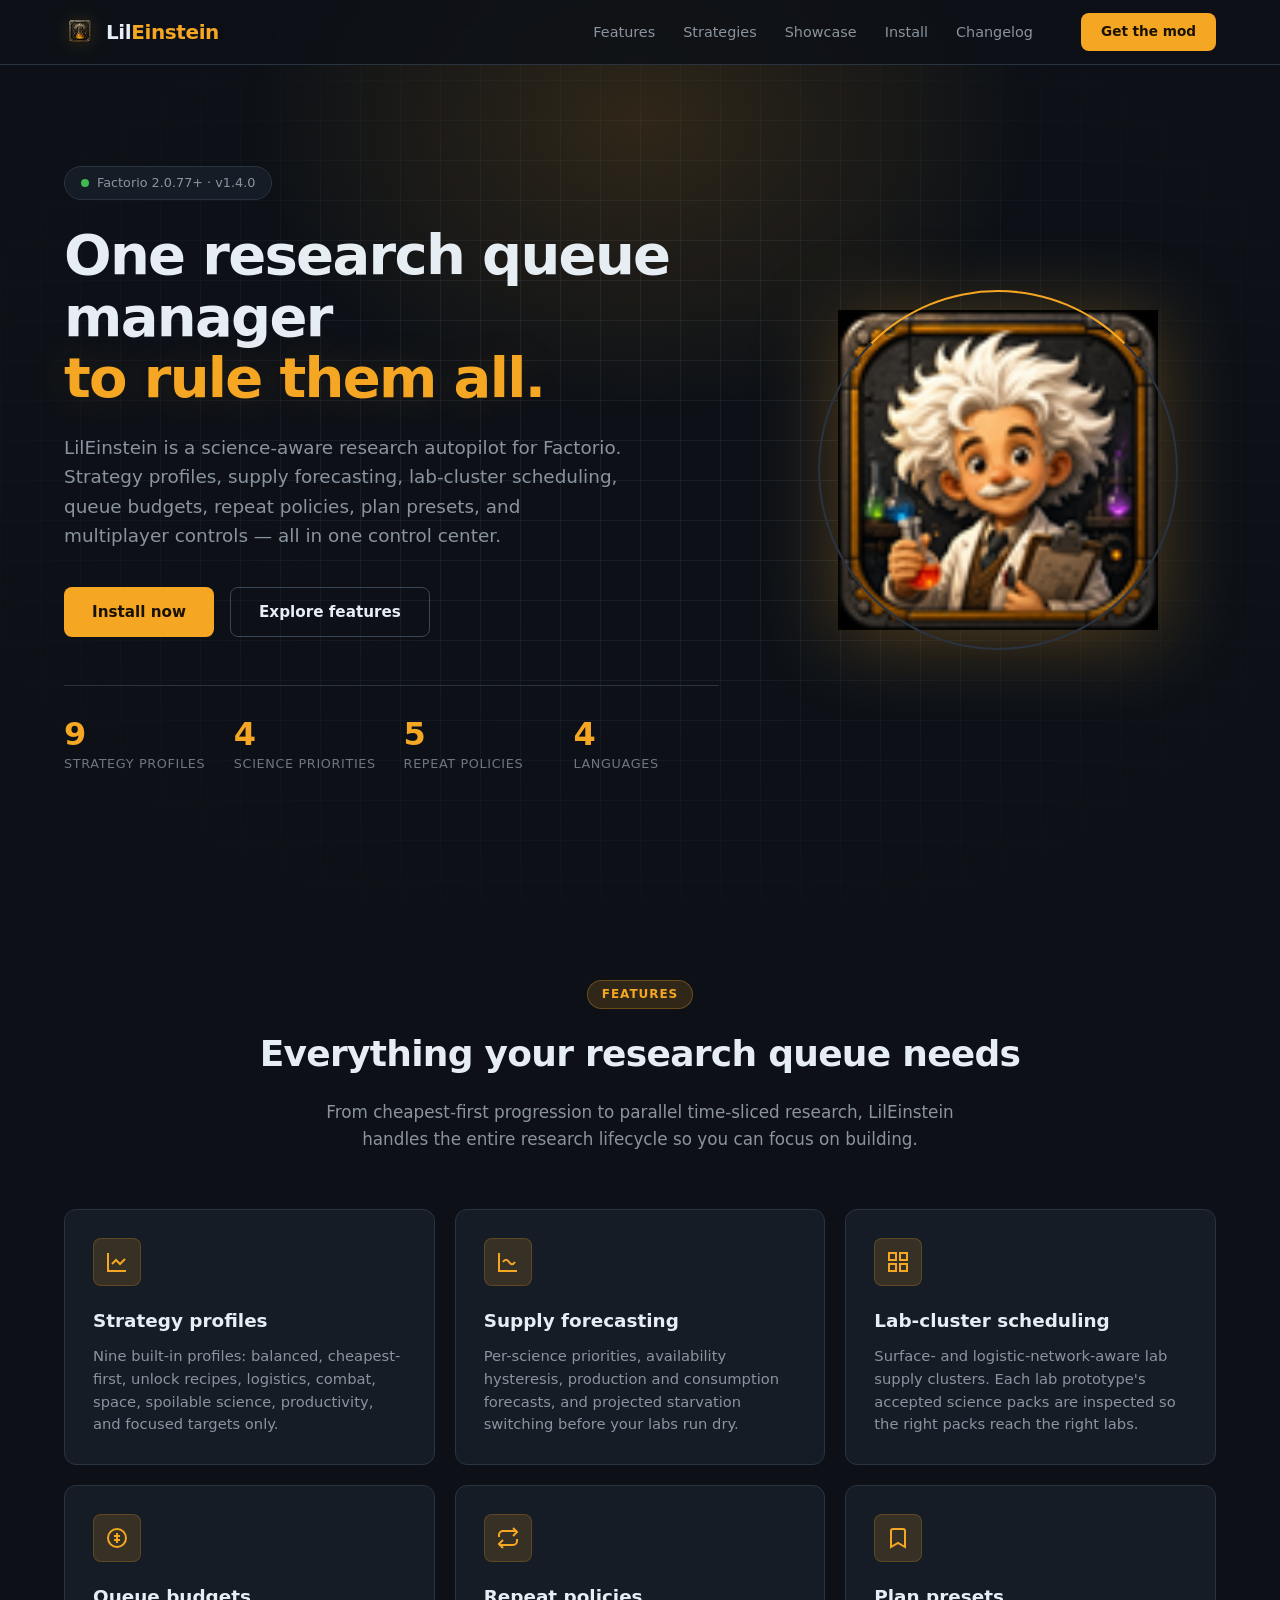
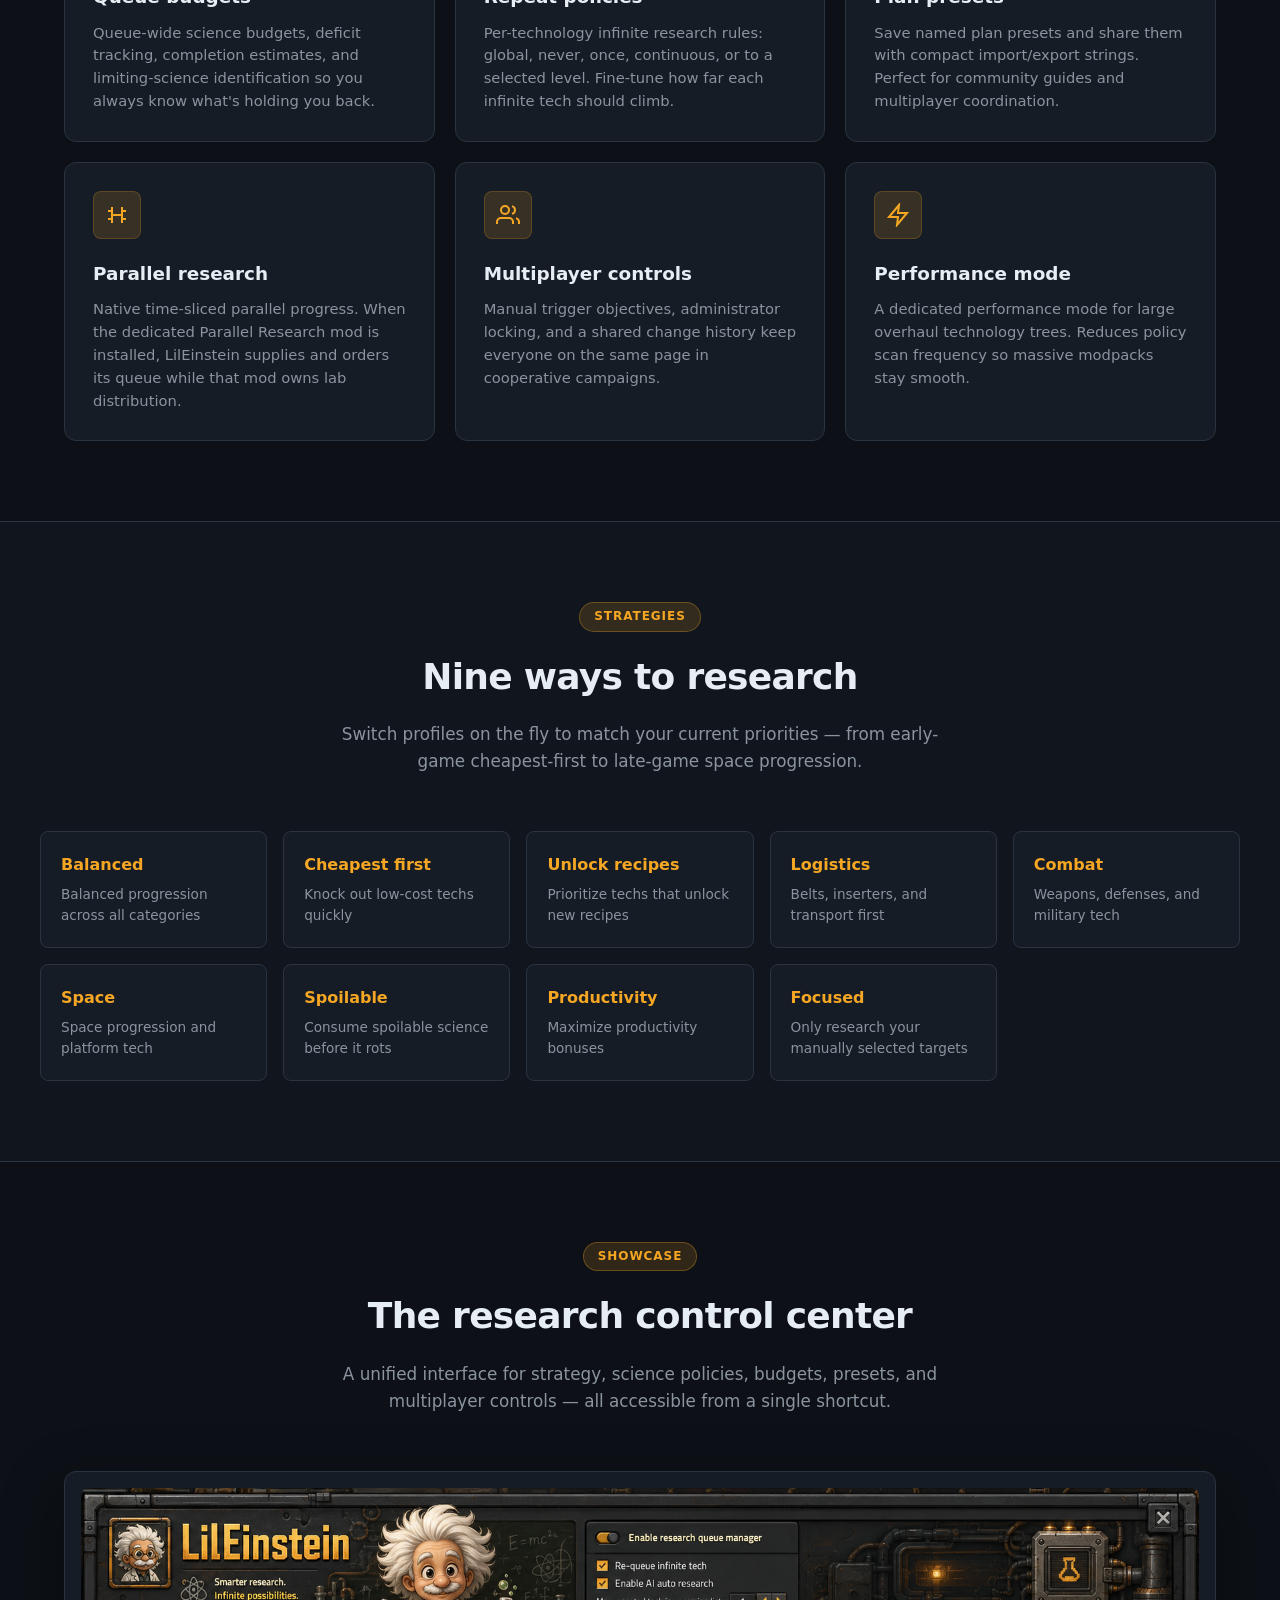
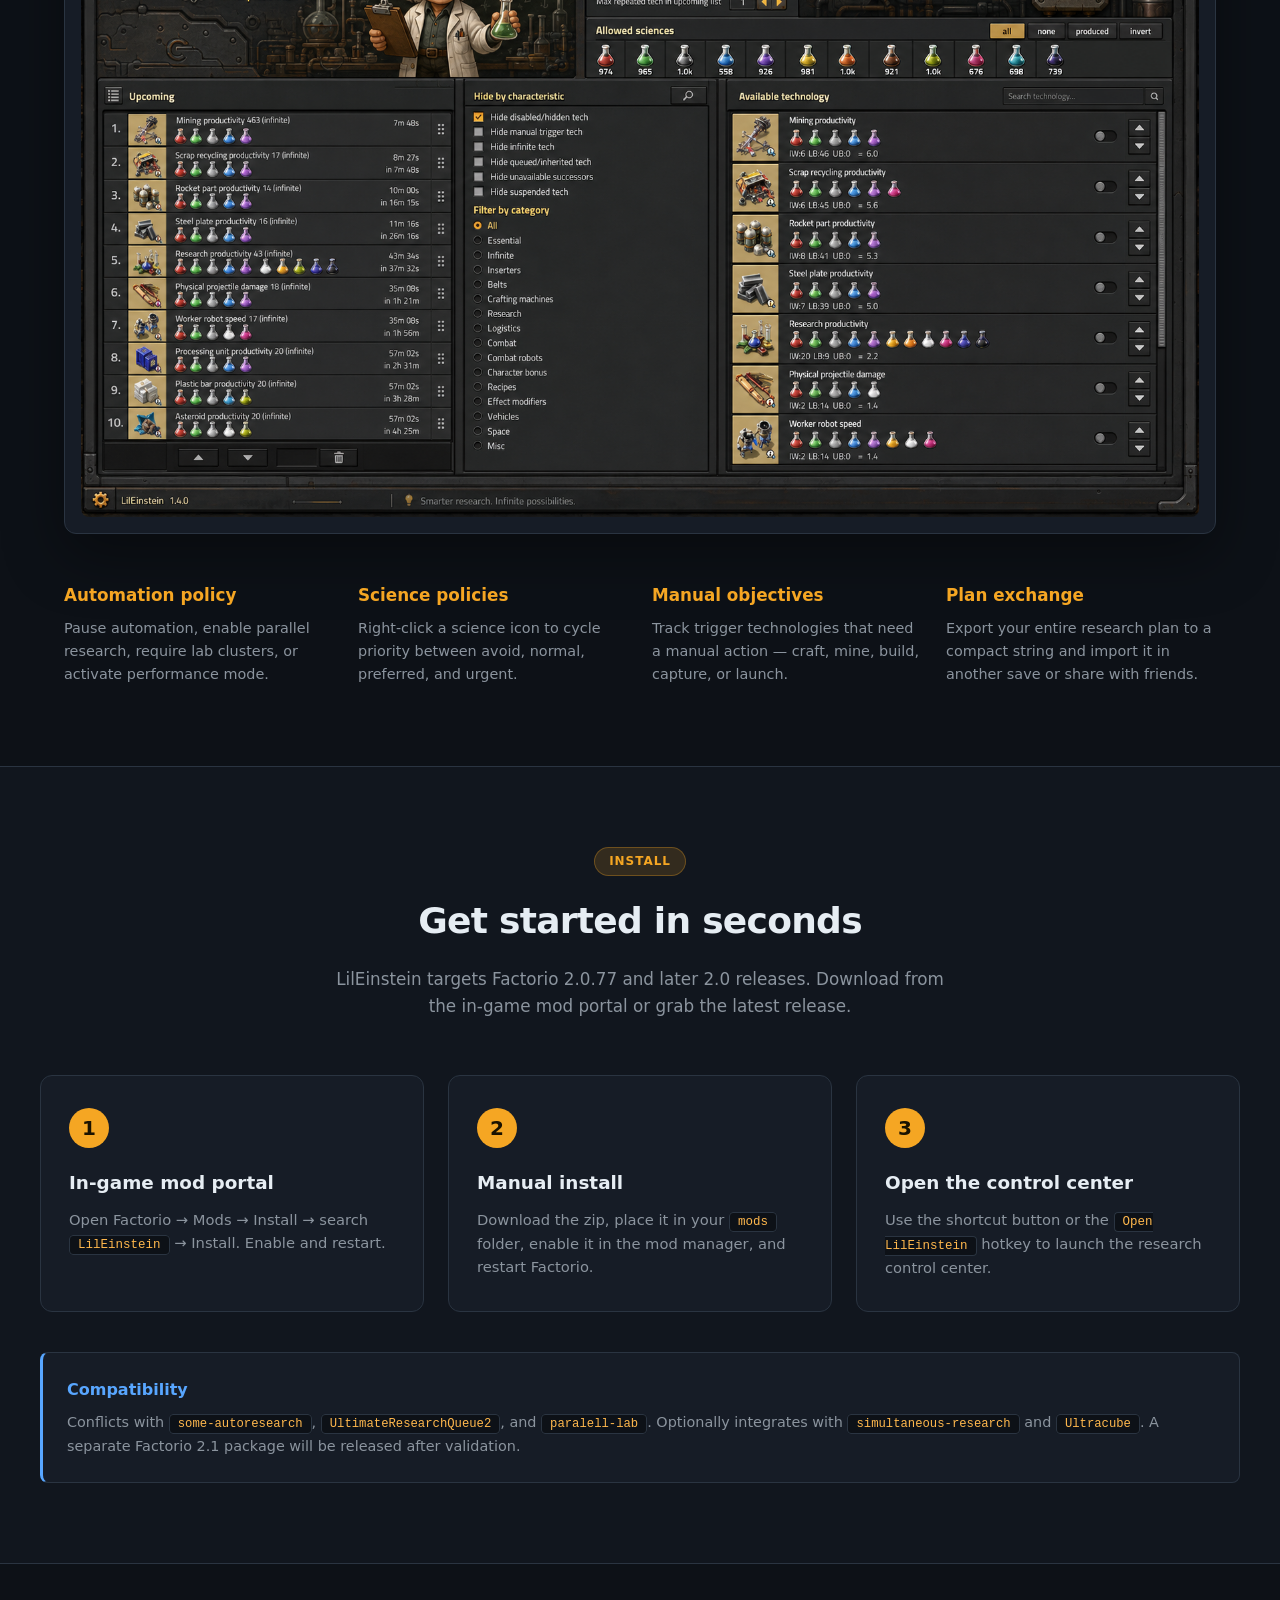
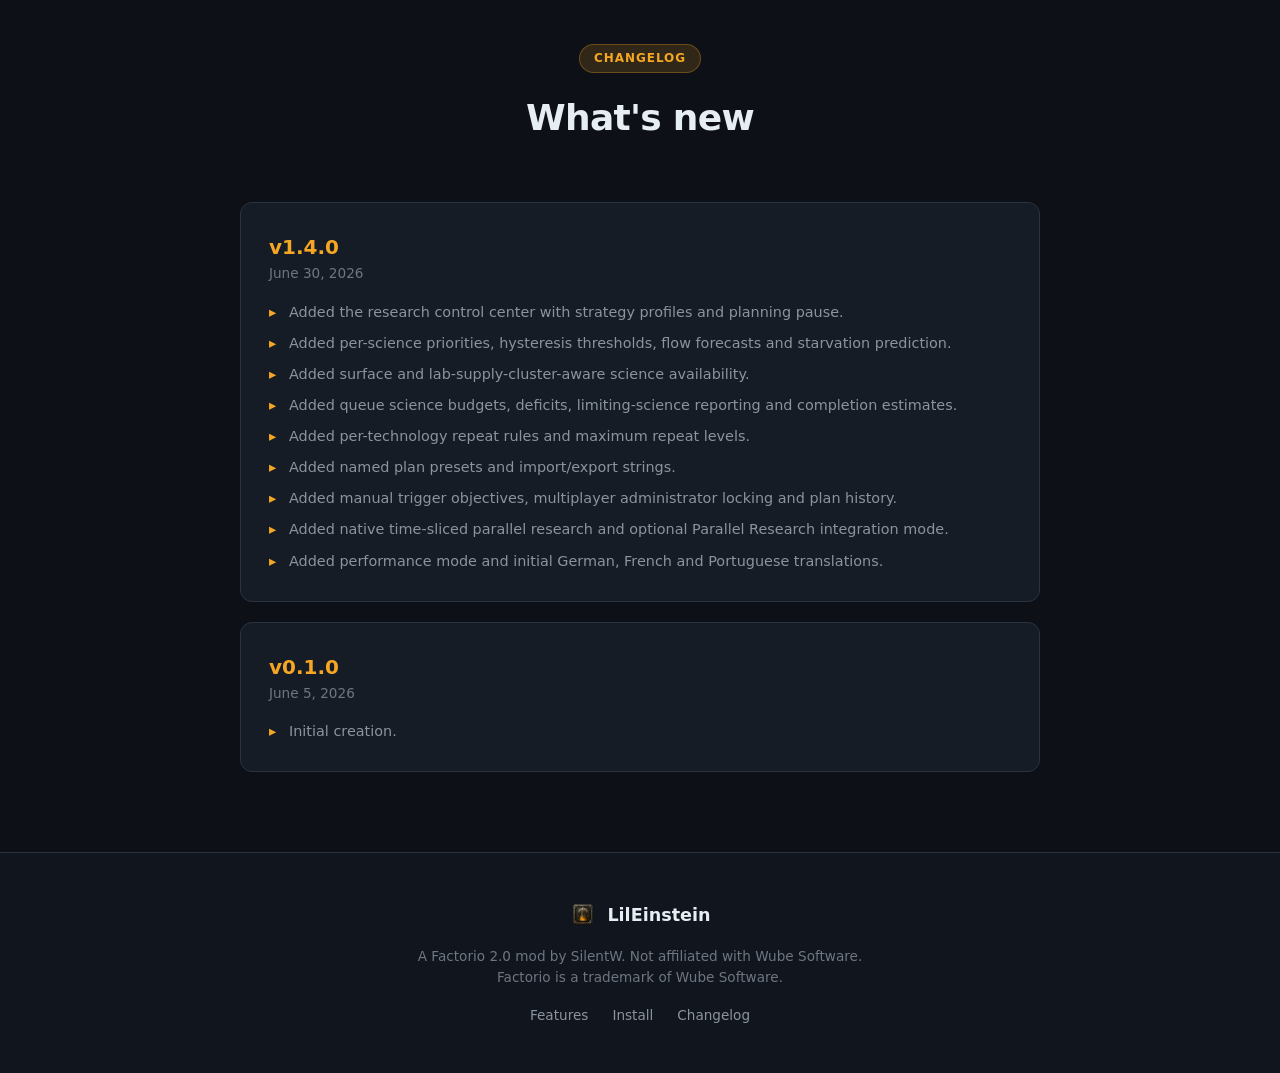
==== website/index.html @ 7995cfe1 "Add Fable agent skill documentation with behavioral guidelines and memory system" ====
<!DOCTYPE html>
<html lang="en">
<head>
  <meta charset="UTF-8" />
  <meta name="viewport" content="width=device-width, initial-scale=1.0" />
  <meta name="description" content="LilEinstein — a science-aware research autopilot for Factorio 2.0 with strategy profiles, supply forecasting, lab-cluster scheduling, queue budgets, repeat policies, plan presets, and multiplayer controls." />
  <title>LilEinstein — Research Autopilot for Factorio 2.0</title>
  <link rel="icon" type="image/png" href="assets/shortcut-button.png" />
  <link rel="stylesheet" href="styles.css" />
</head>
<body>
  <!-- Animated background grid -->
  <div class="bg-grid" aria-hidden="true"></div>
  <div class="bg-glow" aria-hidden="true"></div>

  <!-- Nav -->
  <nav class="nav" id="nav">
    <div class="nav-inner">
      <a href="#hero" class="nav-logo">
        <img src="assets/shortcut-button.png" alt="LilEinstein icon" class="nav-logo-icon" />
        <span class="nav-logo-text">Lil<span class="accent">Einstein</span></span>
      </a>
      <ul class="nav-links">
        <li><a href="#features">Features</a></li>
        <li><a href="#strategies">Strategies</a></li>
        <li><a href="#showcase">Showcase</a></li>
        <li><a href="#install">Install</a></li>
        <li><a href="#changelog">Changelog</a></li>
      </ul>
      <a href="#install" class="btn btn-primary btn-sm">Get the mod</a>
      <button class="nav-toggle" id="navToggle" aria-label="Toggle menu">
        <span></span><span></span><span></span>
      </button>
    </div>
  </nav>

  <!-- Hero -->
  <header class="hero" id="hero">
    <div class="hero-content">
      <div class="hero-badge">
        <span class="pulse-dot"></span>
        Factorio 2.0.77+ · v1.4.0
      </div>
      <h1 class="hero-title">
        One research queue manager<br />
        <span class="accent">to rule them all.</span>
      </h1>
      <p class="hero-subtitle">
        LilEinstein is a science-aware research autopilot for Factorio. Strategy profiles, supply
        forecasting, lab-cluster scheduling, queue budgets, repeat policies, plan presets, and
        multiplayer controls — all in one control center.
      </p>
      <div class="hero-cta">
        <a href="#install" class="btn btn-primary">Install now</a>
        <a href="#features" class="btn btn-ghost">Explore features</a>
      </div>
      <div class="hero-stats">
        <div class="stat">
          <span class="stat-num">9</span>
          <span class="stat-label">Strategy profiles</span>
        </div>
        <div class="stat">
          <span class="stat-num">4</span>
          <span class="stat-label">Science priorities</span>
        </div>
        <div class="stat">
          <span class="stat-num">5</span>
          <span class="stat-label">Repeat policies</span>
        </div>
        <div class="stat">
          <span class="stat-num">4</span>
          <span class="stat-label">Languages</span>
        </div>
      </div>
    </div>
    <div class="hero-visual">
      <div class="hero-portrait">
        <img src="assets/portrait.png" alt="LilEinstein portrait" />
        <div class="portrait-ring"></div>
      </div>
    </div>
  </header>

  <!-- Features -->
  <section class="section" id="features">
    <div class="section-header">
      <span class="section-tag">Features</span>
      <h2 class="section-title">Everything your research queue needs</h2>
      <p class="section-desc">
        From cheapest-first progression to parallel time-sliced research, LilEinstein handles the
        entire research lifecycle so you can focus on building.
      </p>
    </div>
    <div class="feature-grid">
      <div class="feature-card" data-icon="strategy">
        <div class="feature-icon">
          <svg viewBox="0 0 24 24" fill="none" stroke="currentColor" stroke-width="2"><path d="M3 3v18h18"/><path d="M7 14l4-4 4 4 5-5"/></svg>
        </div>
        <h3>Strategy profiles</h3>
        <p>
          Nine built-in profiles: balanced, cheapest-first, unlock recipes, logistics, combat, space,
          spoilable science, productivity, and focused targets only.
        </p>
      </div>
      <div class="feature-card" data-icon="forecast">
        <div class="feature-icon">
          <svg viewBox="0 0 24 24" fill="none" stroke="currentColor" stroke-width="2"><path d="M3 3v18h18"/><path d="M7 12c2-3 4-3 6 0s4 3 6 0"/></svg>
        </div>
        <h3>Supply forecasting</h3>
        <p>
          Per-science priorities, availability hysteresis, production and consumption forecasts, and
          projected starvation switching before your labs run dry.
        </p>
      </div>
      <div class="feature-card" data-icon="cluster">
        <div class="feature-icon">
          <svg viewBox="0 0 24 24" fill="none" stroke="currentColor" stroke-width="2"><rect x="3" y="3" width="7" height="7"/><rect x="14" y="3" width="7" height="7"/><rect x="3" y="14" width="7" height="7"/><rect x="14" y="14" width="7" height="7"/></svg>
        </div>
        <h3>Lab-cluster scheduling</h3>
        <p>
          Surface- and logistic-network-aware lab supply clusters. Each lab prototype's accepted
          science packs are inspected so the right packs reach the right labs.
        </p>
      </div>
      <div class="feature-card" data-icon="budget">
        <div class="feature-icon">
          <svg viewBox="0 0 24 24" fill="none" stroke="currentColor" stroke-width="2"><circle cx="12" cy="12" r="9"/><path d="M12 7v10M9 10h6M9 14h6"/></svg>
        </div>
        <h3>Queue budgets</h3>
        <p>
          Queue-wide science budgets, deficit tracking, completion estimates, and limiting-science
          identification so you always know what's holding you back.
        </p>
      </div>
      <div class="feature-card" data-icon="repeat">
        <div class="feature-icon">
          <svg viewBox="0 0 24 24" fill="none" stroke="currentColor" stroke-width="2"><path d="M17 2l4 4-4 4"/><path d="M3 11V9a4 4 0 014-4h14"/><path d="M7 22l-4-4 4-4"/><path d="M21 13v2a4 4 0 01-4 4H3"/></svg>
        </div>
        <h3>Repeat policies</h3>
        <p>
          Per-technology infinite research rules: global, never, once, continuous, or to a selected
          level. Fine-tune how far each infinite tech should climb.
        </p>
      </div>
      <div class="feature-card" data-icon="preset">
        <div class="feature-icon">
          <svg viewBox="0 0 24 24" fill="none" stroke="currentColor" stroke-width="2"><path d="M19 21l-7-4-7 4V5a2 2 0 012-2h10a2 2 0 012 2z"/></svg>
        </div>
        <h3>Plan presets</h3>
        <p>
          Save named plan presets and share them with compact import/export strings. Perfect for
          community guides and multiplayer coordination.
        </p>
      </div>
      <div class="feature-card" data-icon="parallel">
        <div class="feature-icon">
          <svg viewBox="0 0 24 24" fill="none" stroke="currentColor" stroke-width="2"><path d="M7 4v16M17 4v16M3 8h4M3 16h4M17 8h4M17 16h4M7 12h10"/></svg>
        </div>
        <h3>Parallel research</h3>
        <p>
          Native time-sliced parallel progress. When the dedicated Parallel Research mod is installed,
          LilEinstein supplies and orders its queue while that mod owns lab distribution.
        </p>
      </div>
      <div class="feature-card" data-icon="mp">
        <div class="feature-icon">
          <svg viewBox="0 0 24 24" fill="none" stroke="currentColor" stroke-width="2"><path d="M17 21v-2a4 4 0 00-4-4H5a4 4 0 00-4 4v2"/><circle cx="9" cy="7" r="4"/><path d="M23 21v-2a4 4 0 00-3-3.87M16 3.13a4 4 0 010 7.75"/></svg>
        </div>
        <h3>Multiplayer controls</h3>
        <p>
          Manual trigger objectives, administrator locking, and a shared change history keep
          everyone on the same page in cooperative campaigns.
        </p>
      </div>
      <div class="feature-card" data-icon="perf">
        <div class="feature-icon">
          <svg viewBox="0 0 24 24" fill="none" stroke="currentColor" stroke-width="2"><path d="M13 2L3 14h9l-1 8 10-12h-9l1-8z"/></svg>
        </div>
        <h3>Performance mode</h3>
        <p>
          A dedicated performance mode for large overhaul technology trees. Reduces policy scan
          frequency so massive modpacks stay smooth.
        </p>
      </div>
    </div>
  </section>

  <!-- Strategies -->
  <section class="section section-alt" id="strategies">
    <div class="section-header">
      <span class="section-tag">Strategies</span>
      <h2 class="section-title">Nine ways to research</h2>
      <p class="section-desc">
        Switch profiles on the fly to match your current priorities — from early-game cheapest-first
        to late-game space progression.
      </p>
    </div>
    <div class="strategy-grid">
      <div class="strategy-card"><span class="strategy-name">Balanced</span><span class="strategy-desc">Balanced progression across all categories</span></div>
      <div class="strategy-card"><span class="strategy-name">Cheapest first</span><span class="strategy-desc">Knock out low-cost techs quickly</span></div>
      <div class="strategy-card"><span class="strategy-name">Unlock recipes</span><span class="strategy-desc">Prioritize techs that unlock new recipes</span></div>
      <div class="strategy-card"><span class="strategy-name">Logistics</span><span class="strategy-desc">Belts, inserters, and transport first</span></div>
      <div class="strategy-card"><span class="strategy-name">Combat</span><span class="strategy-desc">Weapons, defenses, and military tech</span></div>
      <div class="strategy-card"><span class="strategy-name">Space</span><span class="strategy-desc">Space progression and platform tech</span></div>
      <div class="strategy-card"><span class="strategy-name">Spoilable</span><span class="strategy-desc">Consume spoilable science before it rots</span></div>
      <div class="strategy-card"><span class="strategy-name">Productivity</span><span class="strategy-desc">Maximize productivity bonuses</span></div>
      <div class="strategy-card"><span class="strategy-name">Focused</span><span class="strategy-desc">Only research your manually selected targets</span></div>
    </div>
  </section>

  <!-- Showcase -->
  <section class="section" id="showcase">
    <div class="section-header">
      <span class="section-tag">Showcase</span>
      <h2 class="section-title">The research control center</h2>
      <p class="section-desc">
        A unified interface for strategy, science policies, budgets, presets, and multiplayer
        controls — all accessible from a single shortcut.
      </p>
    </div>
    <div class="showcase-frame">
      <img src="assets/mockup.png" alt="LilEinstein research control center mockup" class="showcase-img" />
    </div>
    <div class="showcase-features">
      <div class="showcase-item">
        <h4>Automation policy</h4>
        <p>Pause automation, enable parallel research, require lab clusters, or activate performance mode.</p>
      </div>
      <div class="showcase-item">
        <h4>Science policies</h4>
        <p>Right-click a science icon to cycle priority between avoid, normal, preferred, and urgent.</p>
      </div>
      <div class="showcase-item">
        <h4>Manual objectives</h4>
        <p>Track trigger technologies that need a manual action — craft, mine, build, capture, or launch.</p>
      </div>
      <div class="showcase-item">
        <h4>Plan exchange</h4>
        <p>Export your entire research plan to a compact string and import it in another save or share with friends.</p>
      </div>
    </div>
  </section>

  <!-- Install -->
  <section class="section section-alt" id="install">
    <div class="section-header">
      <span class="section-tag">Install</span>
      <h2 class="section-title">Get started in seconds</h2>
      <p class="section-desc">
        LilEinstein targets Factorio 2.0.77 and later 2.0 releases. Download from the in-game mod
        portal or grab the latest release.
      </p>
    </div>
    <div class="install-grid">
      <div class="install-card">
        <div class="install-step">1</div>
        <h3>In-game mod portal</h3>
        <p>Open Factorio → Mods → Install → search <code>LilEinstein</code> → Install. Enable and restart.</p>
      </div>
      <div class="install-card">
        <div class="install-step">2</div>
        <h3>Manual install</h3>
        <p>Download the zip, place it in your <code>mods</code> folder, enable it in the mod manager, and restart Factorio.</p>
      </div>
      <div class="install-card">
        <div class="install-step">3</div>
        <h3>Open the control center</h3>
        <p>Use the shortcut button or the <code>Open LilEinstein</code> hotkey to launch the research control center.</p>
      </div>
    </div>
    <div class="compat-notice">
      <h4>Compatibility</h4>
      <p>
        Conflicts with <code>some-autoresearch</code>, <code>UltimateResearchQueue2</code>, and
        <code>paralell-lab</code>. Optionally integrates with <code>simultaneous-research</code> and
        <code>Ultracube</code>. A separate Factorio 2.1 package will be released after validation.
      </p>
    </div>
  </section>

  <!-- Changelog -->
  <section class="section" id="changelog">
    <div class="section-header">
      <span class="section-tag">Changelog</span>
      <h2 class="section-title">What's new</h2>
    </div>
    <div class="changelog">
      <div class="changelog-entry">
        <div class="changelog-version">v1.4.0</div>
        <div class="changelog-date">June 30, 2026</div>
        <ul class="changelog-list">
          <li>Added the research control center with strategy profiles and planning pause.</li>
          <li>Added per-science priorities, hysteresis thresholds, flow forecasts and starvation prediction.</li>
          <li>Added surface and lab-supply-cluster-aware science availability.</li>
          <li>Added queue science budgets, deficits, limiting-science reporting and completion estimates.</li>
          <li>Added per-technology repeat rules and maximum repeat levels.</li>
          <li>Added named plan presets and import/export strings.</li>
          <li>Added manual trigger objectives, multiplayer administrator locking and plan history.</li>
          <li>Added native time-sliced parallel research and optional Parallel Research integration mode.</li>
          <li>Added performance mode and initial German, French and Portuguese translations.</li>
        </ul>
      </div>
      <div class="changelog-entry">
        <div class="changelog-version">v0.1.0</div>
        <div class="changelog-date">June 5, 2026</div>
        <ul class="changelog-list">
          <li>Initial creation.</li>
        </ul>
      </div>
    </div>
  </section>

  <!-- Footer -->
  <footer class="footer">
    <div class="footer-inner">
      <div class="footer-brand">
        <img src="assets/shortcut-button.png" alt="LilEinstein" class="footer-icon" />
        <span>Lil<span class="accent">Einstein</span></span>
      </div>
      <p class="footer-text">
        A Factorio 2.0 mod by SilentW. Not affiliated with Wube Software. Factorio is a trademark of Wube Software.
      </p>
      <div class="footer-links">
        <a href="#features">Features</a>
        <a href="#install">Install</a>
        <a href="#changelog">Changelog</a>
      </div>
    </div>
  </footer>

  <script src="script.js"></script>
</body>
</html>
---- website/styles.css ----
/* ============================================
   LilEinstein — Landing Page Styles
   Factorio-inspired dark industrial theme
   ============================================ */

:root {
  --bg: #0d1117;
  --bg-alt: #11161e;
  --bg-card: #161c26;
  --bg-card-hover: #1c2433;
  --border: #2a3441;
  --border-light: #3a4757;
  --text: #e6edf3;
  --text-muted: #8b949e;
  --text-dim: #6e7681;
  --accent: #f5a623;
  --accent-bright: #ffb84d;
  --accent-dim: #c4861a;
  --accent-glow: rgba(245, 166, 35, 0.15);
  --blue: #58a6ff;
  --green: #3fb950;
  --red: #f85149;
  --radius: 12px;
  --radius-sm: 8px;
  --max-width: 1200px;
  --font: 'Segoe UI', system-ui, -apple-system, sans-serif;
  --font-mono: 'Cascadia Code', 'Fira Code', 'Consolas', monospace;
}

* {
  margin: 0;
  padding: 0;
  box-sizing: border-box;
}

html {
  scroll-behavior: smooth;
  scroll-padding-top: 80px;
}

body {
  font-family: var(--font);
  background: var(--bg);
  color: var(--text);
  line-height: 1.6;
  overflow-x: hidden;
  position: relative;
}

/* Background effects */
.bg-grid {
  position: fixed;
  inset: 0;
  background-image:
    linear-gradient(rgba(42, 52, 65, 0.4) 1px, transparent 1px),
    linear-gradient(90deg, rgba(42, 52, 65, 0.4) 1px, transparent 1px);
  background-size: 40px 40px;
  z-index: -2;
  mask-image: radial-gradient(ellipse at center, black 30%, transparent 80%);
  -webkit-mask-image: radial-gradient(ellipse at center, black 30%, transparent 80%);
}

.bg-glow {
  position: fixed;
  top: -20%;
  left: 50%;
  transform: translateX(-50%);
  width: 800px;
  height: 600px;
  background: radial-gradient(ellipse, var(--accent-glow), transparent 70%);
  z-index: -1;
  pointer-events: none;
}

/* ============================================
   Navigation
   ============================================ */
.nav {
  position: fixed;
  top: 0;
  left: 0;
  right: 0;
  z-index: 100;
  background: rgba(13, 17, 23, 0.85);
  backdrop-filter: blur(12px);
  -webkit-backdrop-filter: blur(12px);
  border-bottom: 1px solid var(--border);
  transition: all 0.3s ease;
}

.nav.scrolled {
  background: rgba(13, 17, 23, 0.95);
  box-shadow: 0 4px 20px rgba(0, 0, 0, 0.4);
}

.nav-inner {
  max-width: var(--max-width);
  margin: 0 auto;
  padding: 0 24px;
  height: 64px;
  display: flex;
  align-items: center;
  justify-content: space-between;
  gap: 24px;
}

.nav-logo {
  display: flex;
  align-items: center;
  gap: 10px;
  text-decoration: none;
  color: var(--text);
  font-weight: 700;
  font-size: 1.25rem;
  letter-spacing: -0.02em;
}

.nav-logo-icon {
  width: 32px;
  height: 32px;
  border-radius: 6px;
  filter: drop-shadow(0 0 8px var(--accent-glow));
}

.nav-logo-text .accent {
  color: var(--accent);
}

.nav-links {
  display: flex;
  list-style: none;
  gap: 28px;
  margin-left: auto;
  margin-right: 24px;
}

.nav-links a {
  color: var(--text-muted);
  text-decoration: none;
  font-size: 0.9rem;
  font-weight: 500;
  transition: color 0.2s;
  position: relative;
}

.nav-links a::after {
  content: '';
  position: absolute;
  bottom: -4px;
  left: 0;
  width: 0;
  height: 2px;
  background: var(--accent);
  transition: width 0.2s;
}

.nav-links a:hover {
  color: var(--text);
}

.nav-links a:hover::after {
  width: 100%;
}

.nav-toggle {
  display: none;
  flex-direction: column;
  gap: 5px;
  background: none;
  border: none;
  cursor: pointer;
  padding: 8px;
}

.nav-toggle span {
  width: 24px;
  height: 2px;
  background: var(--text);
  transition: 0.3s;
}

/* ============================================
   Buttons
   ============================================ */
.btn {
  display: inline-flex;
  align-items: center;
  justify-content: center;
  padding: 12px 28px;
  border-radius: var(--radius-sm);
  font-family: var(--font);
  font-size: 0.95rem;
  font-weight: 600;
  text-decoration: none;
  border: none;
  cursor: pointer;
  transition: all 0.2s ease;
  white-space: nowrap;
}

.btn-primary {
  background: var(--accent);
  color: #1a1200;
  box-shadow: 0 0 0 0 var(--accent-glow);
}

.btn-primary:hover {
  background: var(--accent-bright);
  box-shadow: 0 0 24px var(--accent-glow);
  transform: translateY(-1px);
}

.btn-ghost {
  background: transparent;
  color: var(--text);
  border: 1px solid var(--border-light);
}

.btn-ghost:hover {
  background: var(--bg-card);
  border-color: var(--accent);
  color: var(--accent);
}

.btn-sm {
  padding: 8px 20px;
  font-size: 0.85rem;
}

/* ============================================
   Hero
   ============================================ */
.hero {
  max-width: var(--max-width);
  margin: 0 auto;
  padding: 120px 24px 80px;
  display: grid;
  grid-template-columns: 1.2fr 0.8fr;
  gap: 60px;
  align-items: center;
  min-height: 100vh;
}

.hero-badge {
  display: inline-flex;
  align-items: center;
  gap: 8px;
  padding: 6px 16px;
  background: var(--bg-card);
  border: 1px solid var(--border);
  border-radius: 100px;
  font-size: 0.8rem;
  color: var(--text-muted);
  margin-bottom: 24px;
}

.pulse-dot {
  width: 8px;
  height: 8px;
  border-radius: 50%;
  background: var(--green);
  animation: pulse 2s infinite;
}

@keyframes pulse {
  0%, 100% { opacity: 1; box-shadow: 0 0 0 0 rgba(63, 185, 80, 0.4); }
  50% { opacity: 0.7; box-shadow: 0 0 0 6px rgba(63, 185, 80, 0); }
}

.hero-title {
  font-size: clamp(2rem, 5vw, 3.5rem);
  font-weight: 800;
  line-height: 1.1;
  letter-spacing: -0.03em;
  margin-bottom: 24px;
}

.hero-title .accent {
  color: var(--accent);
  text-shadow: 0 0 40px var(--accent-glow);
}

.hero-subtitle {
  font-size: 1.15rem;
  color: var(--text-muted);
  max-width: 560px;
  margin-bottom: 36px;
}

.hero-cta {
  display: flex;
  gap: 16px;
  margin-bottom: 48px;
  flex-wrap: wrap;
}

.hero-stats {
  display: grid;
  grid-template-columns: repeat(4, 1fr);
  gap: 24px;
  padding-top: 32px;
  border-top: 1px solid var(--border);
}

.stat {
  display: flex;
  flex-direction: column;
  gap: 4px;
}

.stat-num {
  font-size: 2rem;
  font-weight: 800;
  color: var(--accent);
  line-height: 1;
}

.stat-label {
  font-size: 0.8rem;
  color: var(--text-dim);
  text-transform: uppercase;
  letter-spacing: 0.05em;
}

/* Hero visual */
.hero-visual {
  display: flex;
  justify-content: center;
  align-items: center;
}

.hero-portrait {
  position: relative;
  width: 320px;
  height: 320px;
}

.hero-portrait img {
  width: 100%;
  height: 100%;
  object-fit: contain;
  filter: drop-shadow(0 8px 40px rgba(245, 166, 35, 0.3));
  animation: float 6s ease-in-out infinite;
}

@keyframes float {
  0%, 100% { transform: translateY(0); }
  50% { transform: translateY(-12px); }
}

.portrait-ring {
  position: absolute;
  inset: -20px;
  border: 2px solid var(--border);
  border-radius: 50%;
  border-top-color: var(--accent);
  animation: spin 8s linear infinite;
}

@keyframes spin {
  to { transform: rotate(360deg); }
}

/* ============================================
   Sections
   ============================================ */
.section {
  max-width: var(--max-width);
  margin: 0 auto;
  padding: 80px 24px;
}

.section-alt {
  background: var(--bg-alt);
  max-width: 100%;
  border-top: 1px solid var(--border);
  border-bottom: 1px solid var(--border);
}

.section-alt > * {
  max-width: var(--max-width);
  margin-left: auto;
  margin-right: auto;
}

.section-header {
  text-align: center;
  margin-bottom: 56px;
}

.section-tag {
  display: inline-block;
  padding: 4px 14px;
  background: var(--accent-glow);
  border: 1px solid rgba(245, 166, 35, 0.3);
  border-radius: 100px;
  font-size: 0.75rem;
  font-weight: 600;
  color: var(--accent);
  text-transform: uppercase;
  letter-spacing: 0.08em;
  margin-bottom: 16px;
}

.section-title {
  font-size: clamp(1.5rem, 3.5vw, 2.25rem);
  font-weight: 700;
  letter-spacing: -0.02em;
  margin-bottom: 16px;
}

.section-desc {
  font-size: 1.05rem;
  color: var(--text-muted);
  max-width: 640px;
  margin: 0 auto;
}

/* ============================================
   Feature grid
   ============================================ */
.feature-grid {
  display: grid;
  grid-template-columns: repeat(auto-fill, minmax(300px, 1fr));
  gap: 20px;
}

.feature-card {
  background: var(--bg-card);
  border: 1px solid var(--border);
  border-radius: var(--radius);
  padding: 28px;
  transition: all 0.3s ease;
  position: relative;
  overflow: hidden;
}

.feature-card::before {
  content: '';
  position: absolute;
  top: 0;
  left: 0;
  right: 0;
  height: 2px;
  background: linear-gradient(90deg, transparent, var(--accent), transparent);
  transform: translateX(-100%);
  transition: transform 0.5s ease;
}

.feature-card:hover {
  background: var(--bg-card-hover);
  border-color: var(--border-light);
  transform: translateY(-4px);
  box-shadow: 0 12px 40px rgba(0, 0, 0, 0.3);
}

.feature-card:hover::before {
  transform: translateX(100%);
}

.feature-icon {
  width: 48px;
  height: 48px;
  display: flex;
  align-items: center;
  justify-content: center;
  background: var(--accent-glow);
  border: 1px solid rgba(245, 166, 35, 0.2);
  border-radius: var(--radius-sm);
  margin-bottom: 20px;
  color: var(--accent);
}

.feature-icon svg {
  width: 24px;
  height: 24px;
}

.feature-card h3 {
  font-size: 1.15rem;
  font-weight: 700;
  margin-bottom: 10px;
}

.feature-card p {
  color: var(--text-muted);
  font-size: 0.92rem;
  line-height: 1.55;
}

/* ============================================
   Strategy grid
   ============================================ */
.strategy-grid {
  display: grid;
  grid-template-columns: repeat(auto-fill, minmax(220px, 1fr));
  gap: 16px;
}

.strategy-card {
  background: var(--bg-card);
  border: 1px solid var(--border);
  border-radius: var(--radius-sm);
  padding: 20px;
  display: flex;
  flex-direction: column;
  gap: 6px;
  transition: all 0.2s ease;
  cursor: default;
}

.strategy-card:hover {
  border-color: var(--accent);
  background: var(--bg-card-hover);
  transform: translateY(-2px);
}

.strategy-name {
  font-weight: 700;
  font-size: 1rem;
  color: var(--accent);
}

.strategy-desc {
  font-size: 0.85rem;
  color: var(--text-muted);
}

/* ============================================
   Showcase
   ============================================ */
.showcase-frame {
  background: var(--bg-card);
  border: 1px solid var(--border);
  border-radius: var(--radius);
  padding: 16px;
  margin-bottom: 48px;
  overflow: hidden;
  box-shadow: 0 20px 60px rgba(0, 0, 0, 0.4);
}

.showcase-img {
  width: 100%;
  border-radius: var(--radius-sm);
  display: block;
}

.showcase-features {
  display: grid;
  grid-template-columns: repeat(auto-fill, minmax(260px, 1fr));
  gap: 24px;
}

.showcase-item h4 {
  font-size: 1.05rem;
  font-weight: 700;
  margin-bottom: 8px;
  color: var(--accent);
}

.showcase-item p {
  color: var(--text-muted);
  font-size: 0.9rem;
}

/* ============================================
   Install
   ============================================ */
.install-grid {
  display: grid;
  grid-template-columns: repeat(auto-fit, minmax(280px, 1fr));
  gap: 24px;
  margin-bottom: 40px;
}

.install-card {
  background: var(--bg-card);
  border: 1px solid var(--border);
  border-radius: var(--radius);
  padding: 32px 28px;
  position: relative;
}

.install-step {
  width: 40px;
  height: 40px;
  display: flex;
  align-items: center;
  justify-content: center;
  background: var(--accent);
  color: #1a1200;
  font-weight: 800;
  font-size: 1.25rem;
  border-radius: 50%;
  margin-bottom: 20px;
}

.install-card h3 {
  font-size: 1.15rem;
  font-weight: 700;
  margin-bottom: 10px;
}

.install-card p {
  color: var(--text-muted);
  font-size: 0.92rem;
}

code {
  font-family: var(--font-mono);
  background: var(--bg);
  border: 1px solid var(--border);
  padding: 2px 8px;
  border-radius: 4px;
  font-size: 0.85em;
  color: var(--accent-bright);
}

.compat-notice {
  background: var(--bg-card);
  border: 1px solid var(--border);
  border-left: 3px solid var(--blue);
  border-radius: var(--radius-sm);
  padding: 24px;
}

.compat-notice h4 {
  font-size: 1rem;
  font-weight: 700;
  margin-bottom: 8px;
  color: var(--blue);
}

.compat-notice p {
  color: var(--text-muted);
  font-size: 0.9rem;
}

/* ============================================
   Changelog
   ============================================ */
.changelog {
  max-width: 800px;
  margin: 0 auto;
}

.changelog-entry {
  background: var(--bg-card);
  border: 1px solid var(--border);
  border-radius: var(--radius);
  padding: 28px;
  margin-bottom: 20px;
}

.changelog-entry:last-child {
  margin-bottom: 0;
}

.changelog-version {
  font-size: 1.25rem;
  font-weight: 800;
  color: var(--accent);
}

.changelog-date {
  font-size: 0.85rem;
  color: var(--text-dim);
  margin-bottom: 16px;
}

.changelog-list {
  list-style: none;
  display: flex;
  flex-direction: column;
  gap: 8px;
}

.changelog-list li {
  color: var(--text-muted);
  font-size: 0.9rem;
  padding-left: 20px;
  position: relative;
}

.changelog-list li::before {
  content: '▸';
  position: absolute;
  left: 0;
  color: var(--accent);
}

/* ============================================
   Footer
   ============================================ */
.footer {
  border-top: 1px solid var(--border);
  background: var(--bg-alt);
  padding: 48px 24px;
}

.footer-inner {
  max-width: var(--max-width);
  margin: 0 auto;
  display: flex;
  flex-direction: column;
  align-items: center;
  gap: 16px;
  text-align: center;
}

.footer-brand {
  display: flex;
  align-items: center;
  gap: 10px;
  font-weight: 700;
  font-size: 1.1rem;
}

.footer-icon {
  width: 28px;
  height: 28px;
  border-radius: 6px;
}

.footer-text {
  color: var(--text-dim);
  font-size: 0.85rem;
  max-width: 480px;
}

.footer-links {
  display: flex;
  gap: 24px;
}

.footer-links a {
  color: var(--text-muted);
  text-decoration: none;
  font-size: 0.85rem;
  transition: color 0.2s;
}

.footer-links a:hover {
  color: var(--accent);
}

/* ============================================
   Responsive
   ============================================ */
@media (max-width: 900px) {
  .hero {
    grid-template-columns: 1fr;
    text-align: center;
    padding-top: 100px;
  }

  .hero-content {
    order: 2;
  }

  .hero-visual {
    order: 1;
    margin-bottom: 20px;
  }

  .hero-portrait {
    width: 220px;
    height: 220px;
  }

  .hero-subtitle {
    margin-left: auto;
    margin-right: auto;
  }

  .hero-cta {
    justify-content: center;
  }

  .hero-stats {
    grid-template-columns: repeat(2, 1fr);
  }

  .nav-links {
    display: none;
    position: absolute;
    top: 64px;
    left: 0;
    right: 0;
    background: var(--bg);
    border-bottom: 1px solid var(--border);
    flex-direction: column;
    padding: 16px 24px;
    gap: 16px;
  }

  .nav-links.open {
    display: flex;
  }

  .nav-toggle {
    display: flex;
  }

  .nav .btn-sm {
    display: none;
  }
}

@media (max-width: 600px) {
  .hero-stats {
    grid-template-columns: repeat(2, 1fr);
    gap: 16px;
  }

  .stat-num {
    font-size: 1.5rem;
  }

  .feature-grid {
    grid-template-columns: 1fr;
  }

  .strategy-grid {
    grid-template-columns: 1fr;
  }

  .section {
    padding: 56px 16px;
  }

  .hero {
    padding: 100px 16px 56px;
  }
}

/* ============================================
   Scroll reveal
   ============================================ */
.reveal {
  opacity: 0;
  transform: translateY(30px);
  transition: opacity 0.6s ease, transform 0.6s ease;
}

.reveal.visible {
  opacity: 1;
  transform: translateY(0);
}
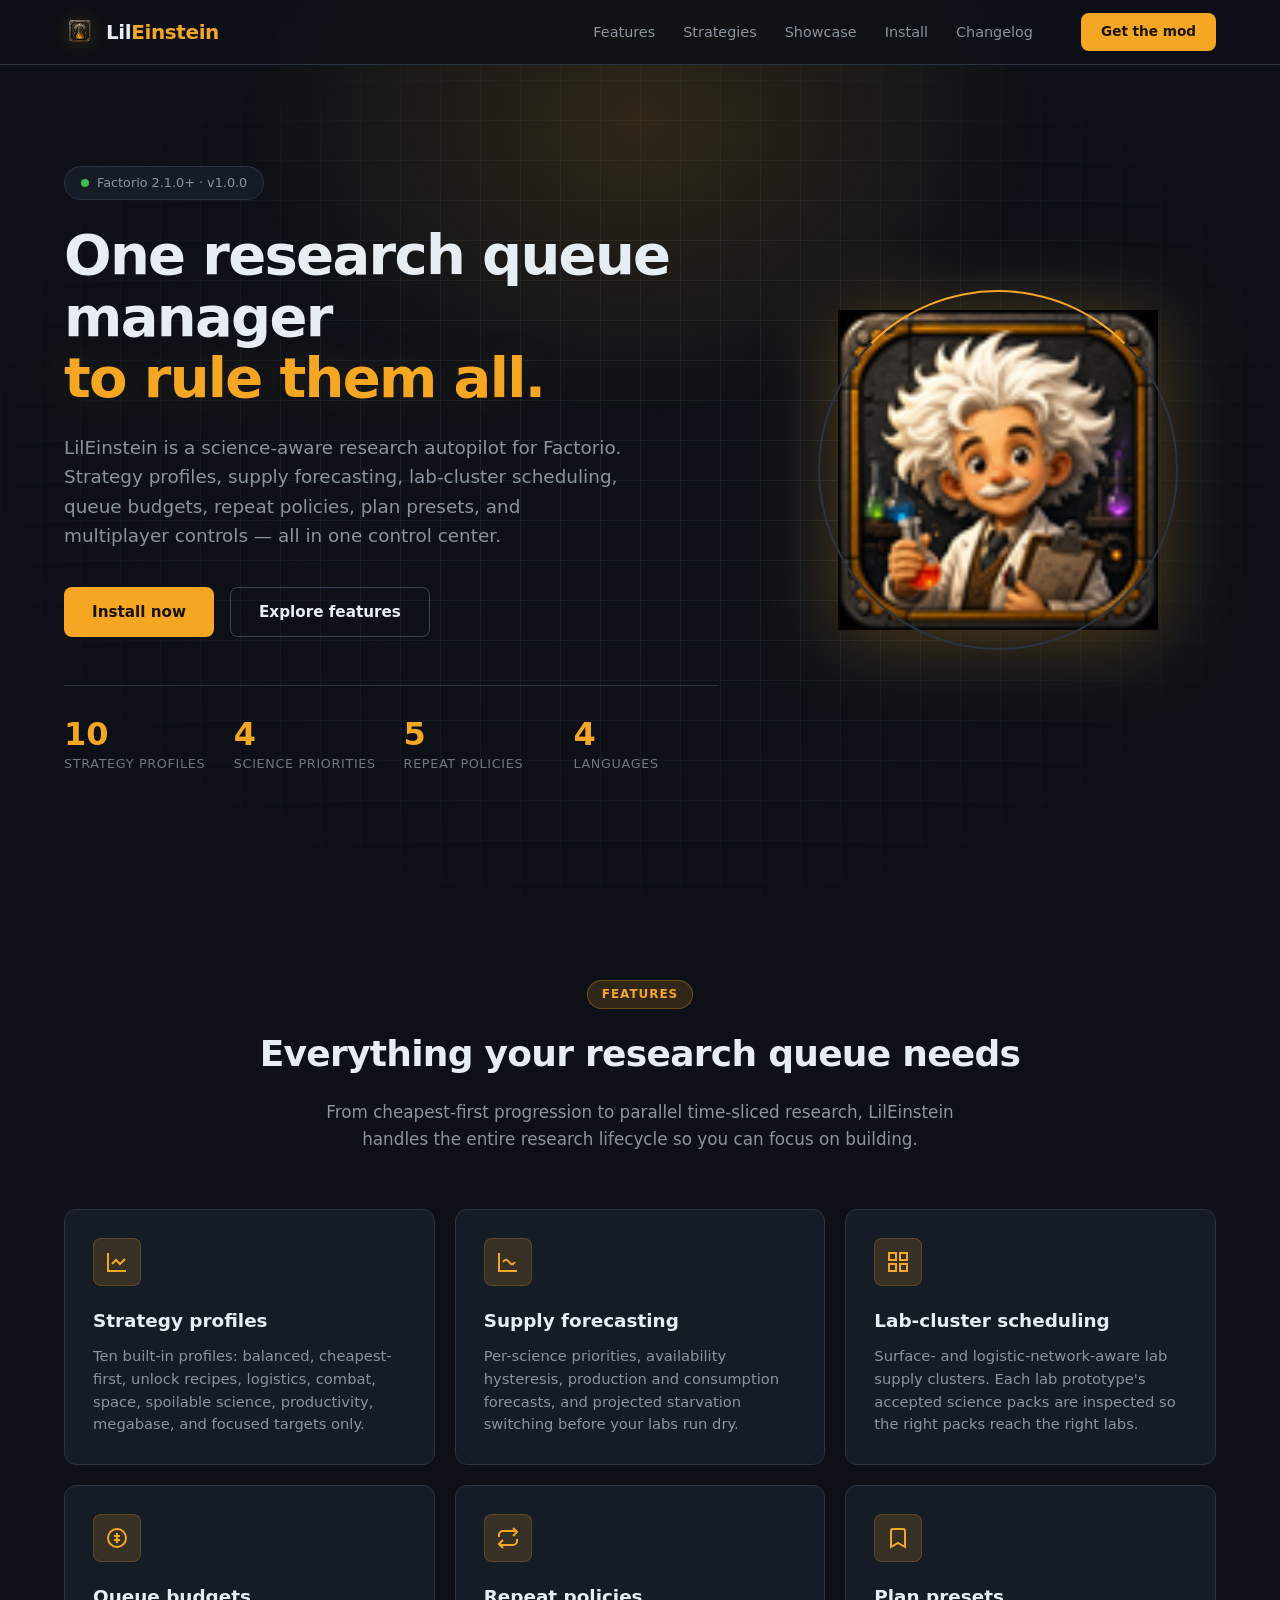
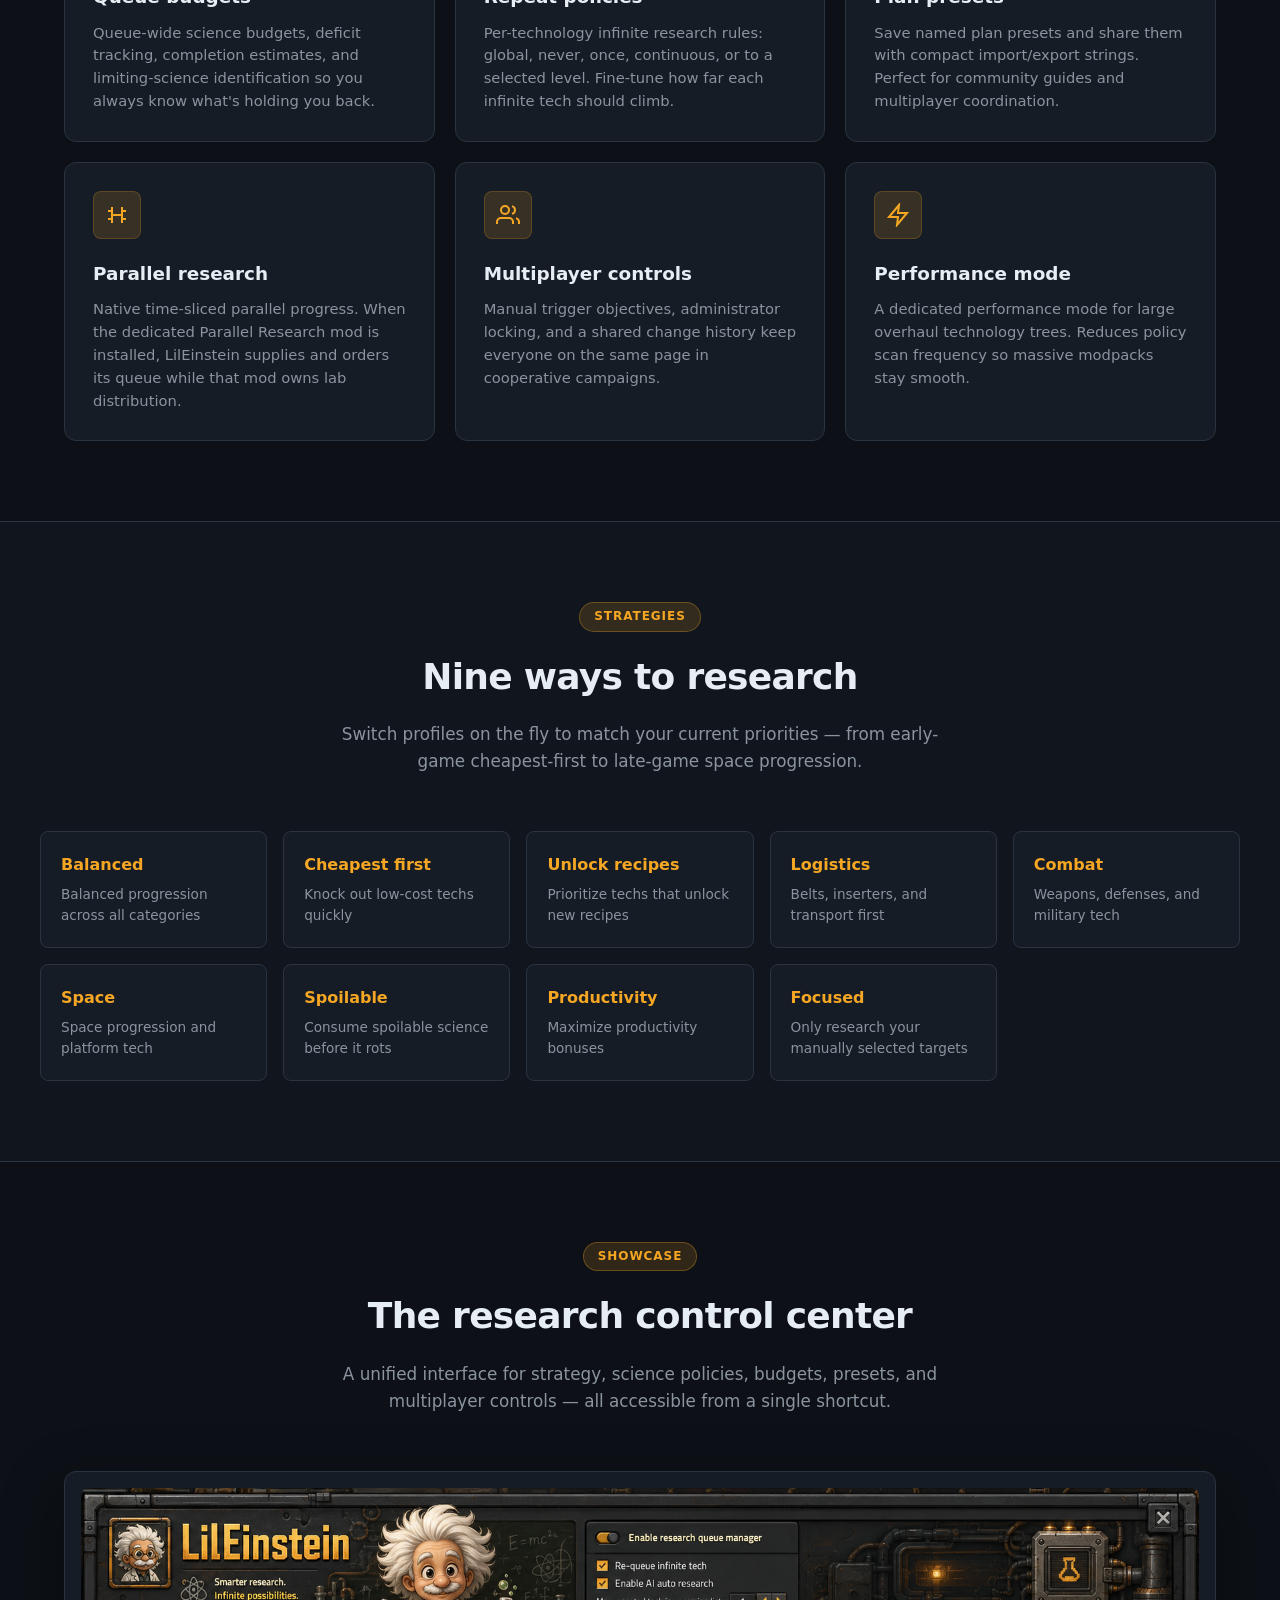
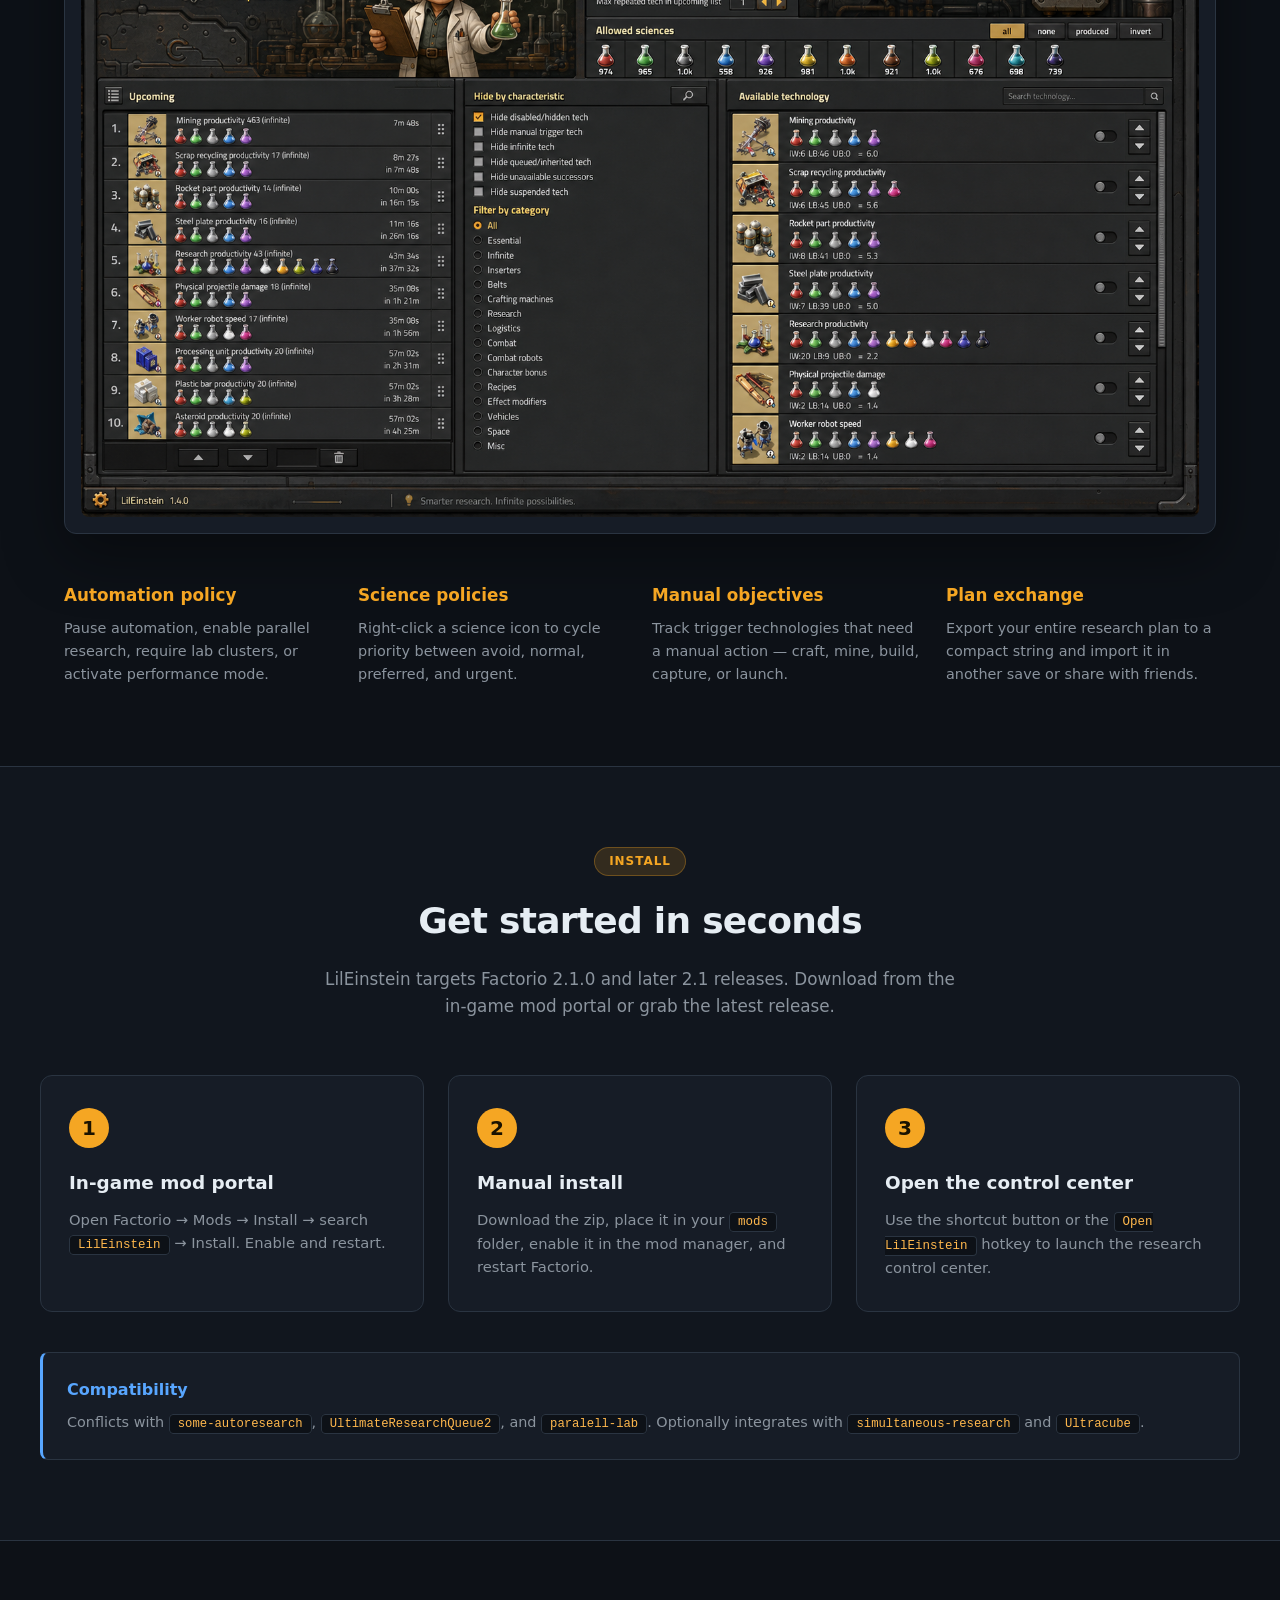
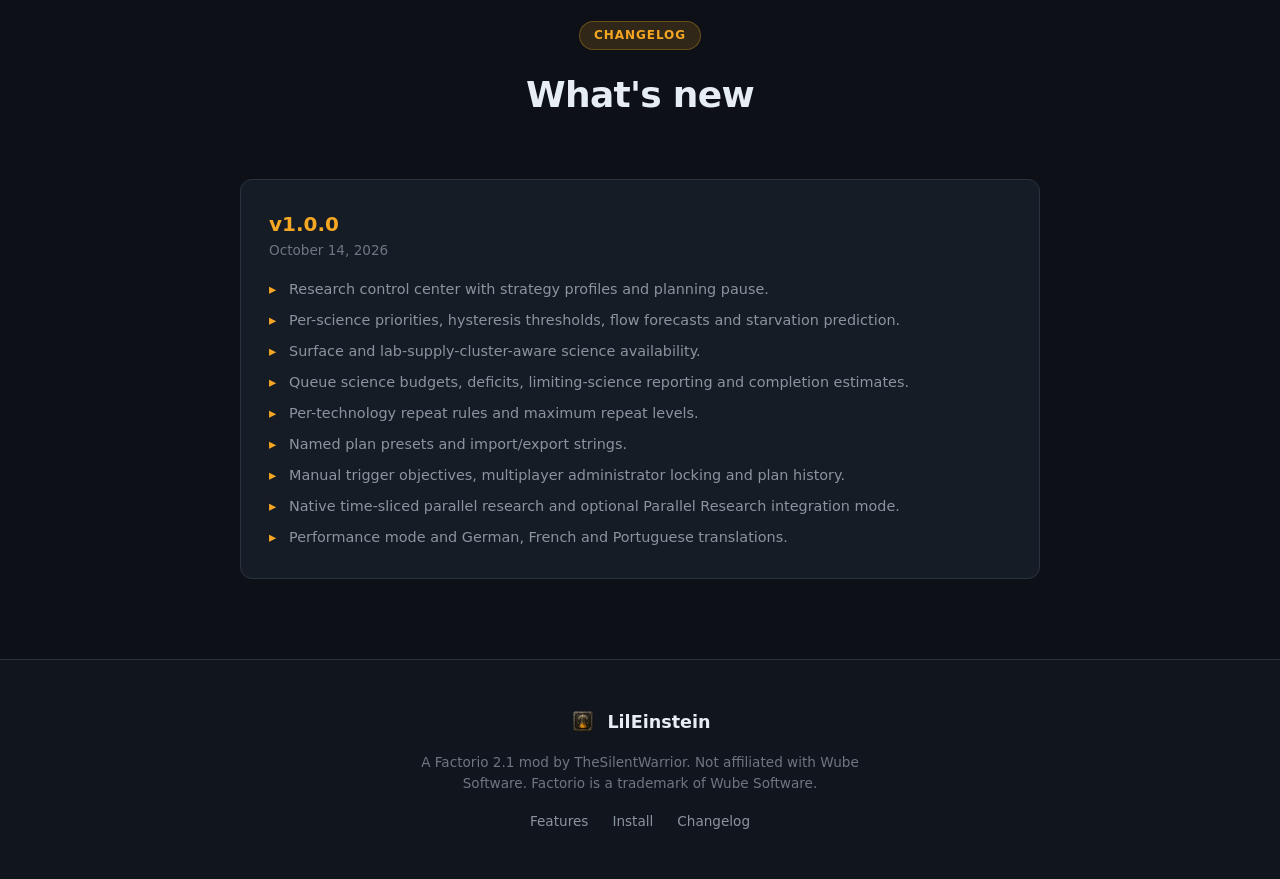
==== commit 74907e1b: "Release 1.0.0 First public release.  - Set info.json to 1.0.0 and collapsed the unpublished 0.1.0/1." ====
--- a/website/index.html
+++ b/website/index.html
@@ -3,8 +3,8 @@
 <head>
   <meta charset="UTF-8" />
   <meta name="viewport" content="width=device-width, initial-scale=1.0" />
-  <meta name="description" content="LilEinstein — a science-aware research autopilot for Factorio 2.0 with strategy profiles, supply forecasting, lab-cluster scheduling, queue budgets, repeat policies, plan presets, and multiplayer controls." />
-  <title>LilEinstein — Research Autopilot for Factorio 2.0</title>
+  <meta name="description" content="LilEinstein — a science-aware research autopilot for Factorio 2.1 with strategy profiles, supply forecasting, lab-cluster scheduling, queue budgets, repeat policies, plan presets, and multiplayer controls." />
+  <title>LilEinstein — Research Autopilot for Factorio 2.1</title>
   <link rel="icon" type="image/png" href="assets/shortcut-button.png" />
   <link rel="stylesheet" href="styles.css" />
 </head>
@@ -39,7 +39,7 @@
     <div class="hero-content">
       <div class="hero-badge">
         <span class="pulse-dot"></span>
-        Factorio 2.0.77+ · v1.4.0
+        Factorio 2.1.0+ · v1.0.0
       </div>
       <h1 class="hero-title">
         One research queue manager<br />
@@ -56,7 +56,7 @@
       </div>
       <div class="hero-stats">
         <div class="stat">
-          <span class="stat-num">9</span>
+          <span class="stat-num">10</span>
           <span class="stat-label">Strategy profiles</span>
         </div>
         <div class="stat">
@@ -98,8 +98,8 @@
         </div>
         <h3>Strategy profiles</h3>
         <p>
-          Nine built-in profiles: balanced, cheapest-first, unlock recipes, logistics, combat, space,
-          spoilable science, productivity, and focused targets only.
+          Ten built-in profiles: balanced, cheapest-first, unlock recipes, logistics, combat, space,
+          spoilable science, productivity, megabase, and focused targets only.
         </p>
       </div>
       <div class="feature-card" data-icon="forecast">
@@ -247,7 +247,7 @@
       <span class="section-tag">Install</span>
       <h2 class="section-title">Get started in seconds</h2>
       <p class="section-desc">
-        LilEinstein targets Factorio 2.0.77 and later 2.0 releases. Download from the in-game mod
+        LilEinstein targets Factorio 2.1.0 and later 2.1 releases. Download from the in-game mod
         portal or grab the latest release.
       </p>
     </div>
@@ -273,7 +273,7 @@
       <p>
         Conflicts with <code>some-autoresearch</code>, <code>UltimateResearchQueue2</code>, and
         <code>paralell-lab</code>. Optionally integrates with <code>simultaneous-research</code> and
-        <code>Ultracube</code>. A separate Factorio 2.1 package will be released after validation.
+        <code>Ultracube</code>.
       </p>
     </div>
   </section>
@@ -286,25 +286,18 @@
     </div>
     <div class="changelog">
       <div class="changelog-entry">
-        <div class="changelog-version">v1.4.0</div>
-        <div class="changelog-date">June 30, 2026</div>
+        <div class="changelog-version">v1.0.0</div>
+        <div class="changelog-date">October 14, 2026</div>
         <ul class="changelog-list">
-          <li>Added the research control center with strategy profiles and planning pause.</li>
-          <li>Added per-science priorities, hysteresis thresholds, flow forecasts and starvation prediction.</li>
-          <li>Added surface and lab-supply-cluster-aware science availability.</li>
-          <li>Added queue science budgets, deficits, limiting-science reporting and completion estimates.</li>
-          <li>Added per-technology repeat rules and maximum repeat levels.</li>
-          <li>Added named plan presets and import/export strings.</li>
-          <li>Added manual trigger objectives, multiplayer administrator locking and plan history.</li>
-          <li>Added native time-sliced parallel research and optional Parallel Research integration mode.</li>
-          <li>Added performance mode and initial German, French and Portuguese translations.</li>
-        </ul>
-      </div>
-      <div class="changelog-entry">
-        <div class="changelog-version">v0.1.0</div>
-        <div class="changelog-date">June 5, 2026</div>
-        <ul class="changelog-list">
-          <li>Initial creation.</li>
+          <li>Research control center with strategy profiles and planning pause.</li>
+          <li>Per-science priorities, hysteresis thresholds, flow forecasts and starvation prediction.</li>
+          <li>Surface and lab-supply-cluster-aware science availability.</li>
+          <li>Queue science budgets, deficits, limiting-science reporting and completion estimates.</li>
+          <li>Per-technology repeat rules and maximum repeat levels.</li>
+          <li>Named plan presets and import/export strings.</li>
+          <li>Manual trigger objectives, multiplayer administrator locking and plan history.</li>
+          <li>Native time-sliced parallel research and optional Parallel Research integration mode.</li>
+          <li>Performance mode and German, French and Portuguese translations.</li>
         </ul>
       </div>
     </div>
@@ -318,7 +311,7 @@
         <span>Lil<span class="accent">Einstein</span></span>
       </div>
       <p class="footer-text">
-        A Factorio 2.0 mod by SilentW. Not affiliated with Wube Software. Factorio is a trademark of Wube Software.
+        A Factorio 2.1 mod by TheSilentWarrior. Not affiliated with Wube Software. Factorio is a trademark of Wube Software.
       </p>
       <div class="footer-links">
         <a href="#features">Features</a>
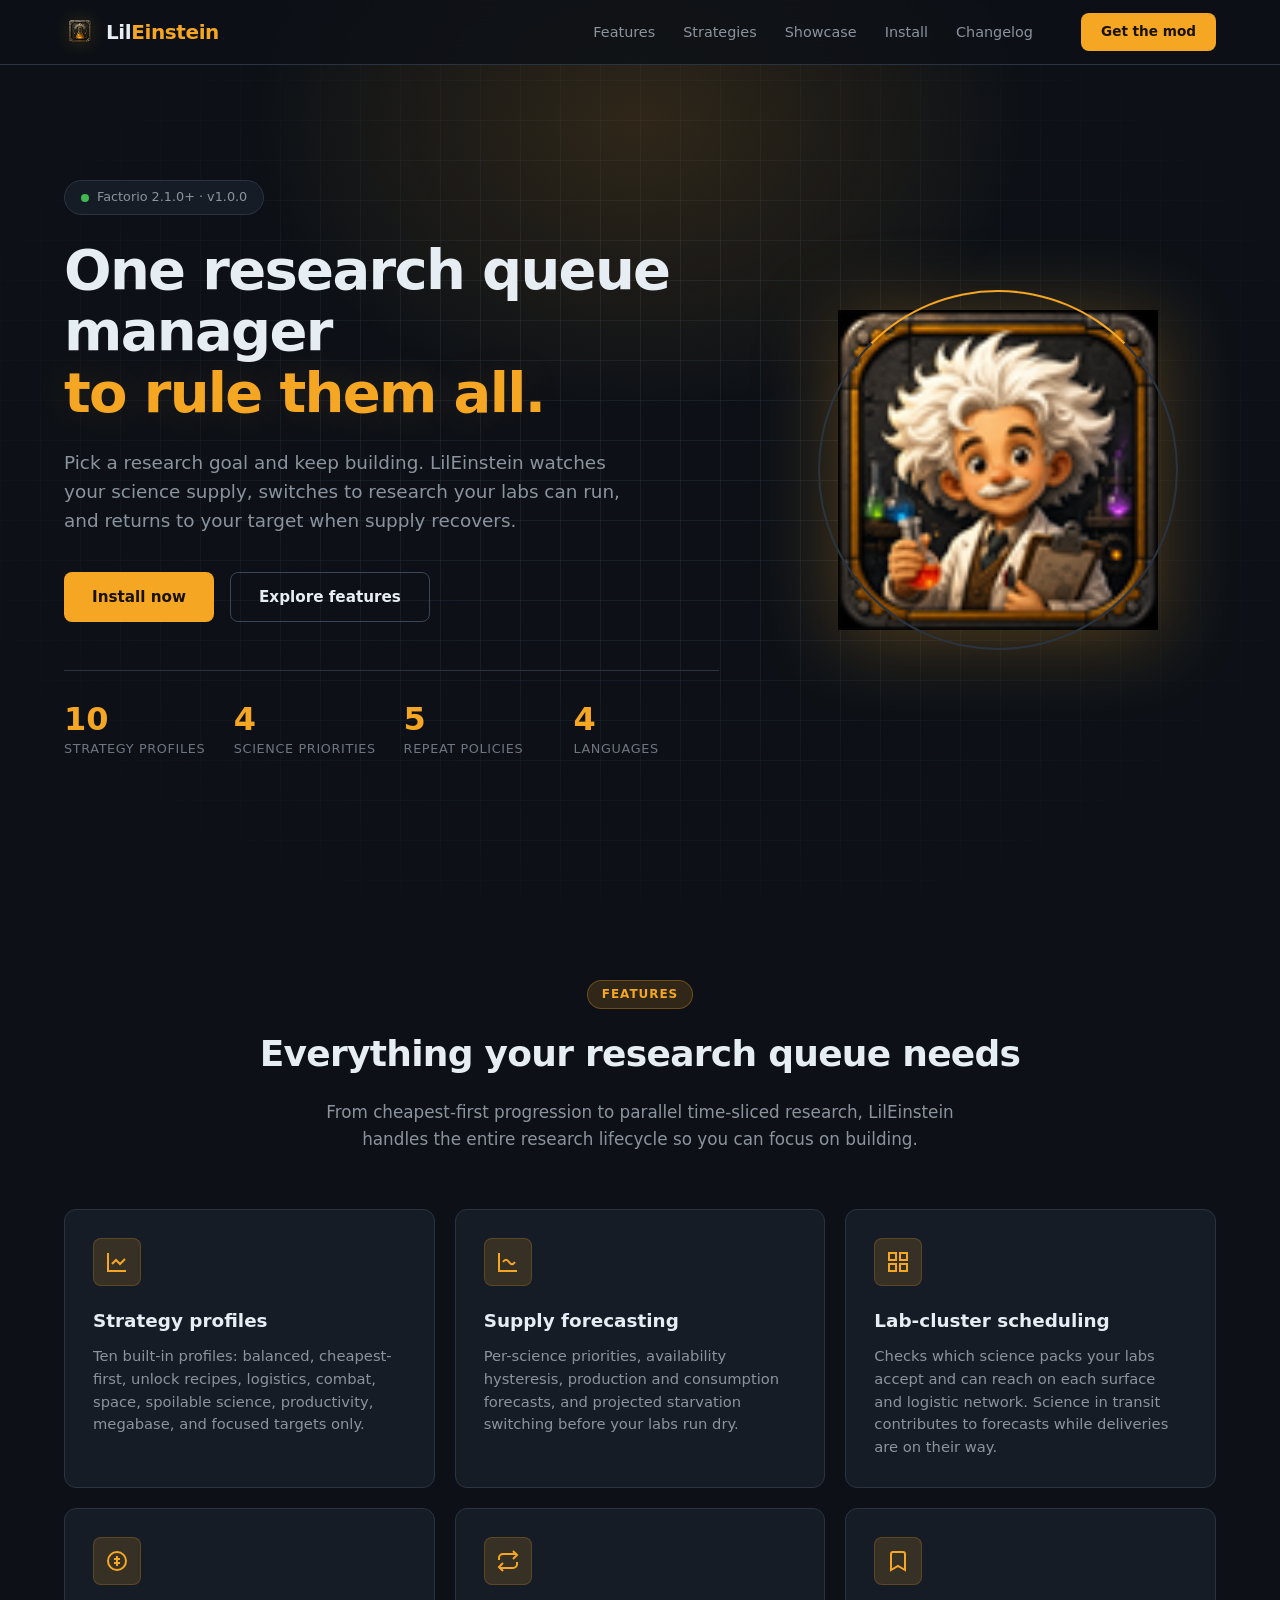
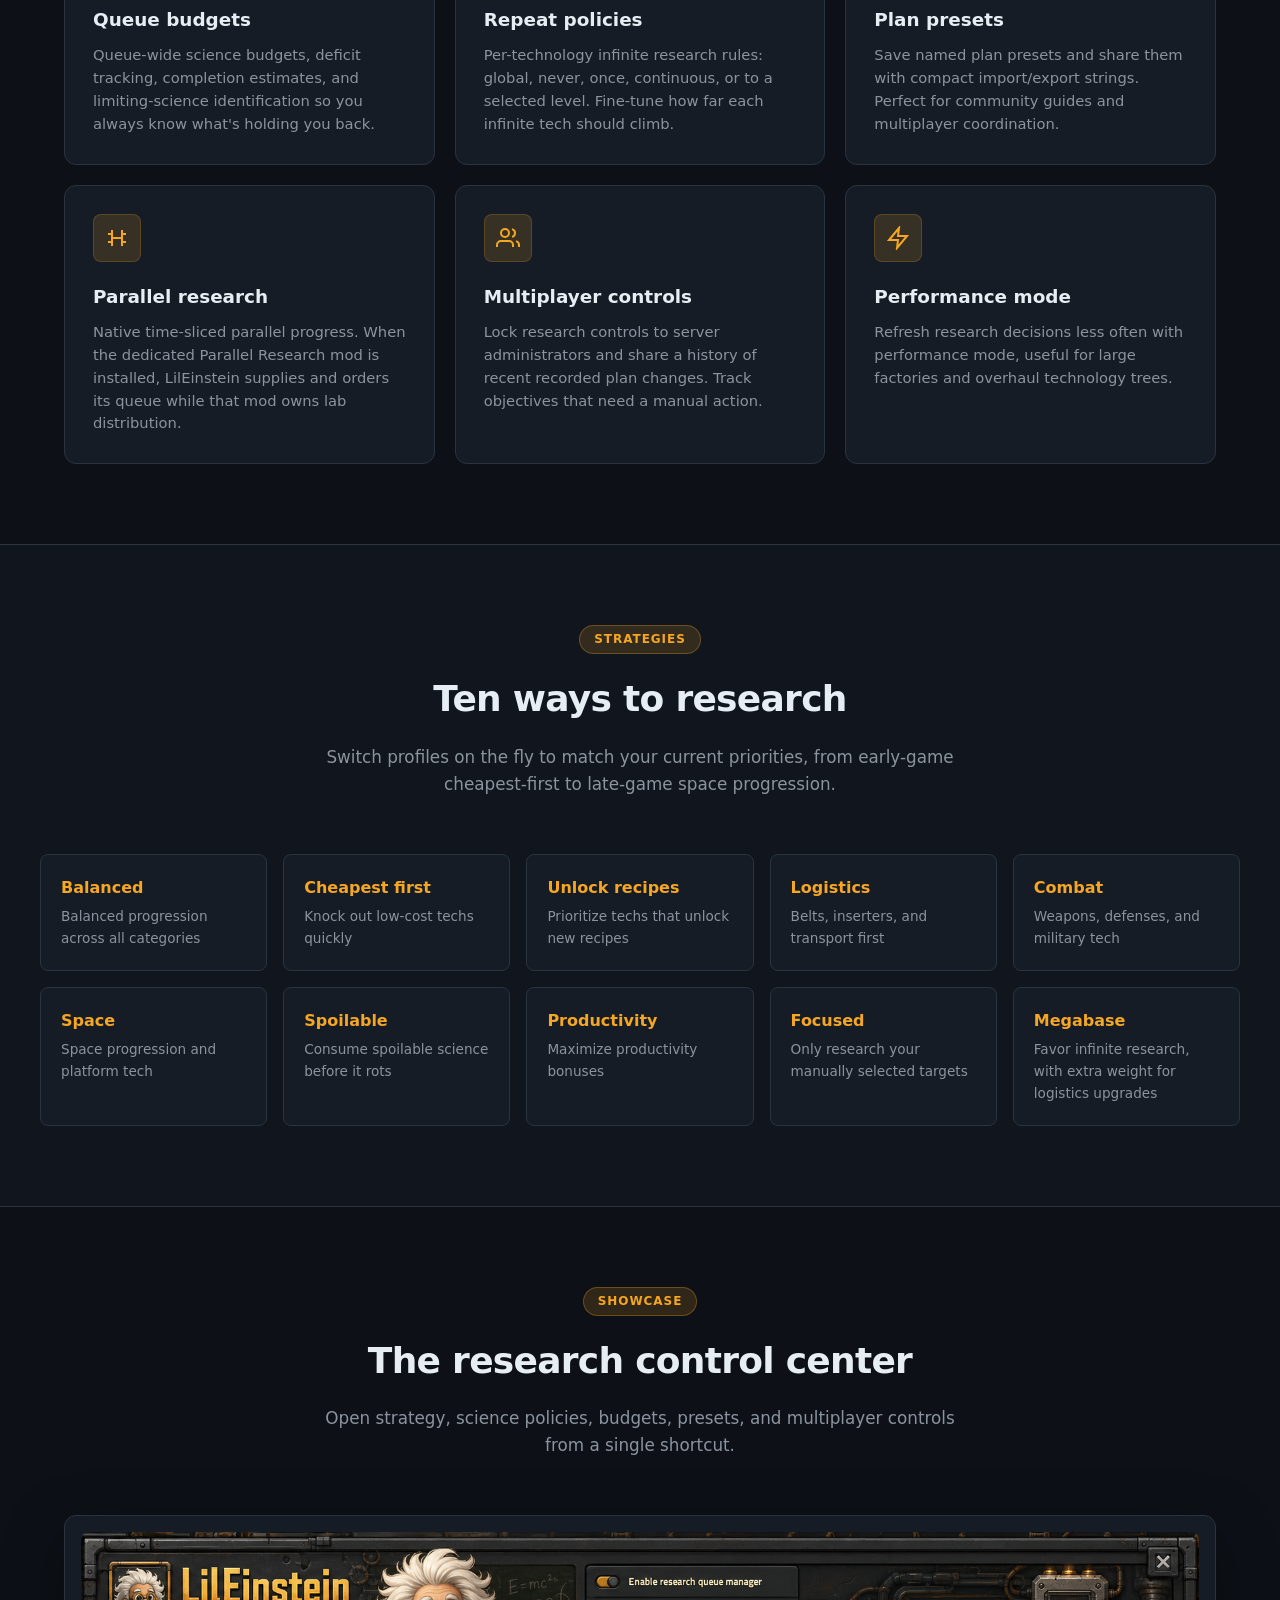
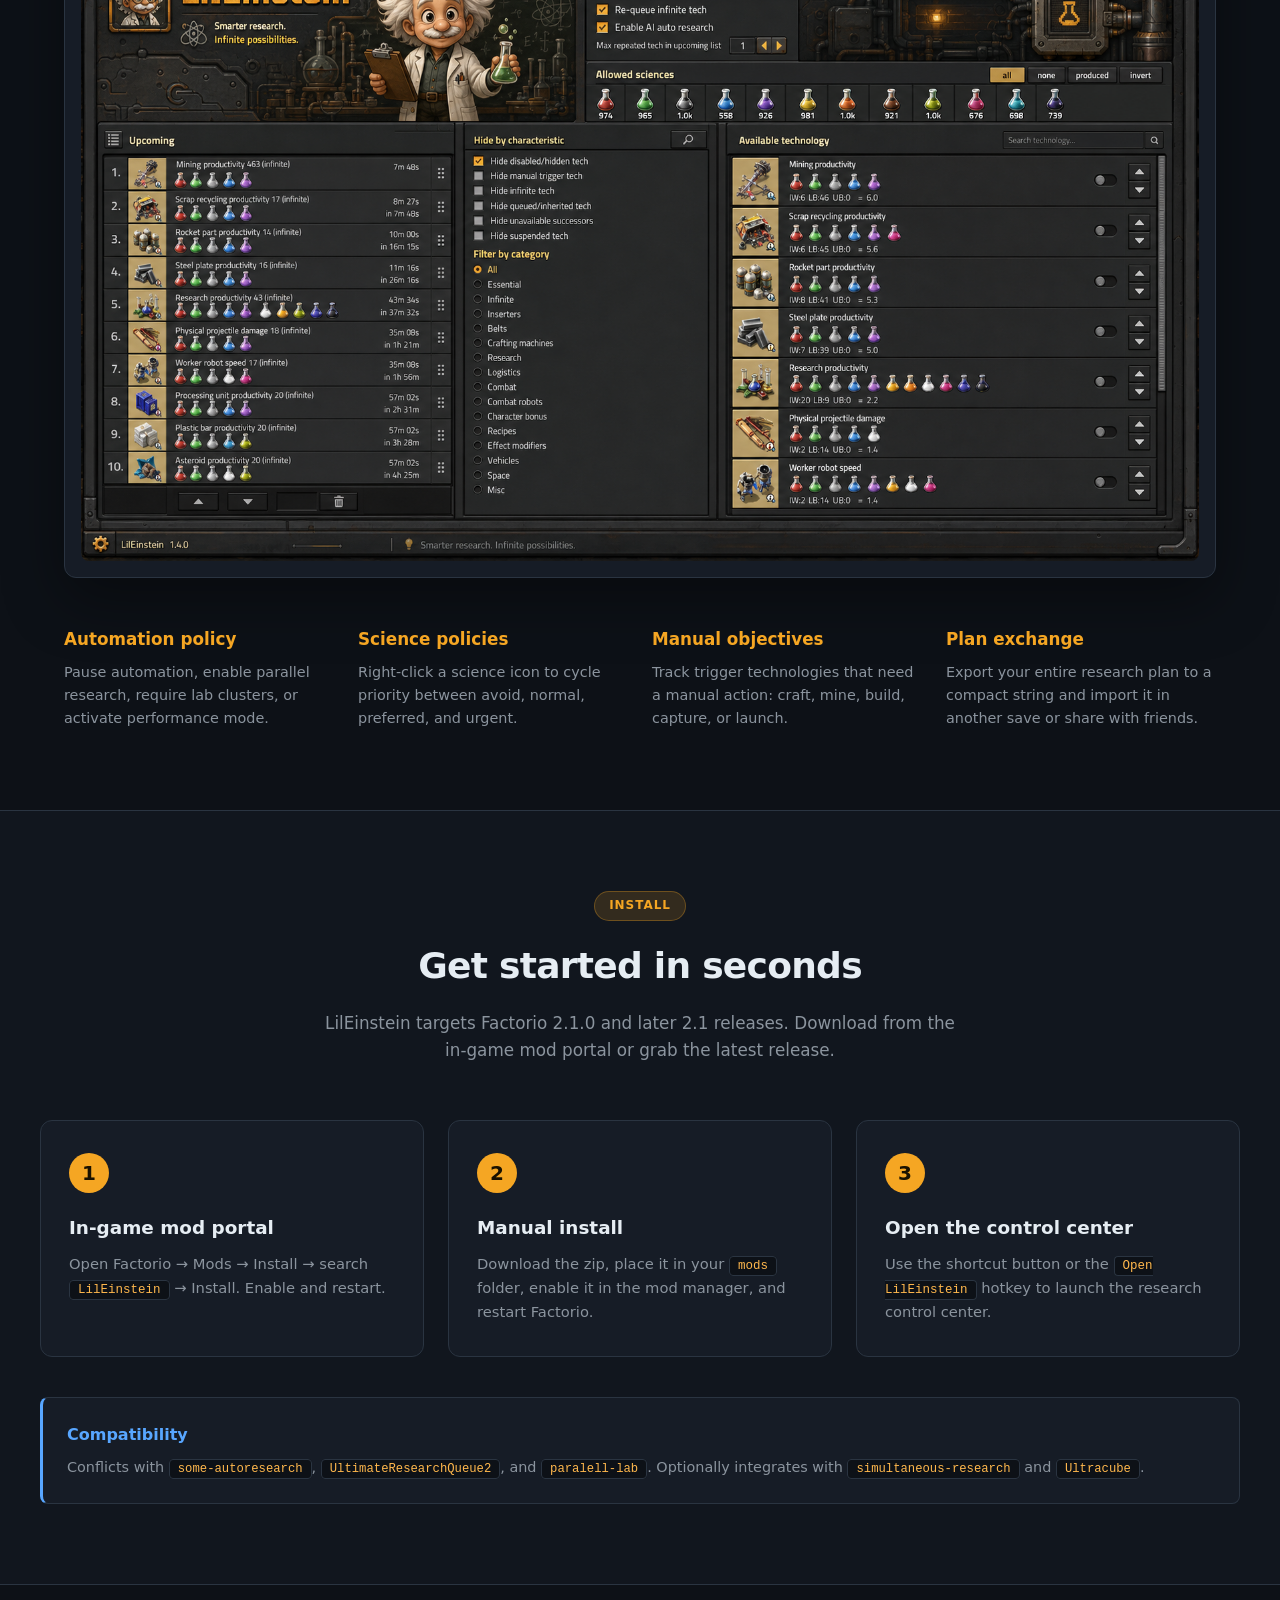
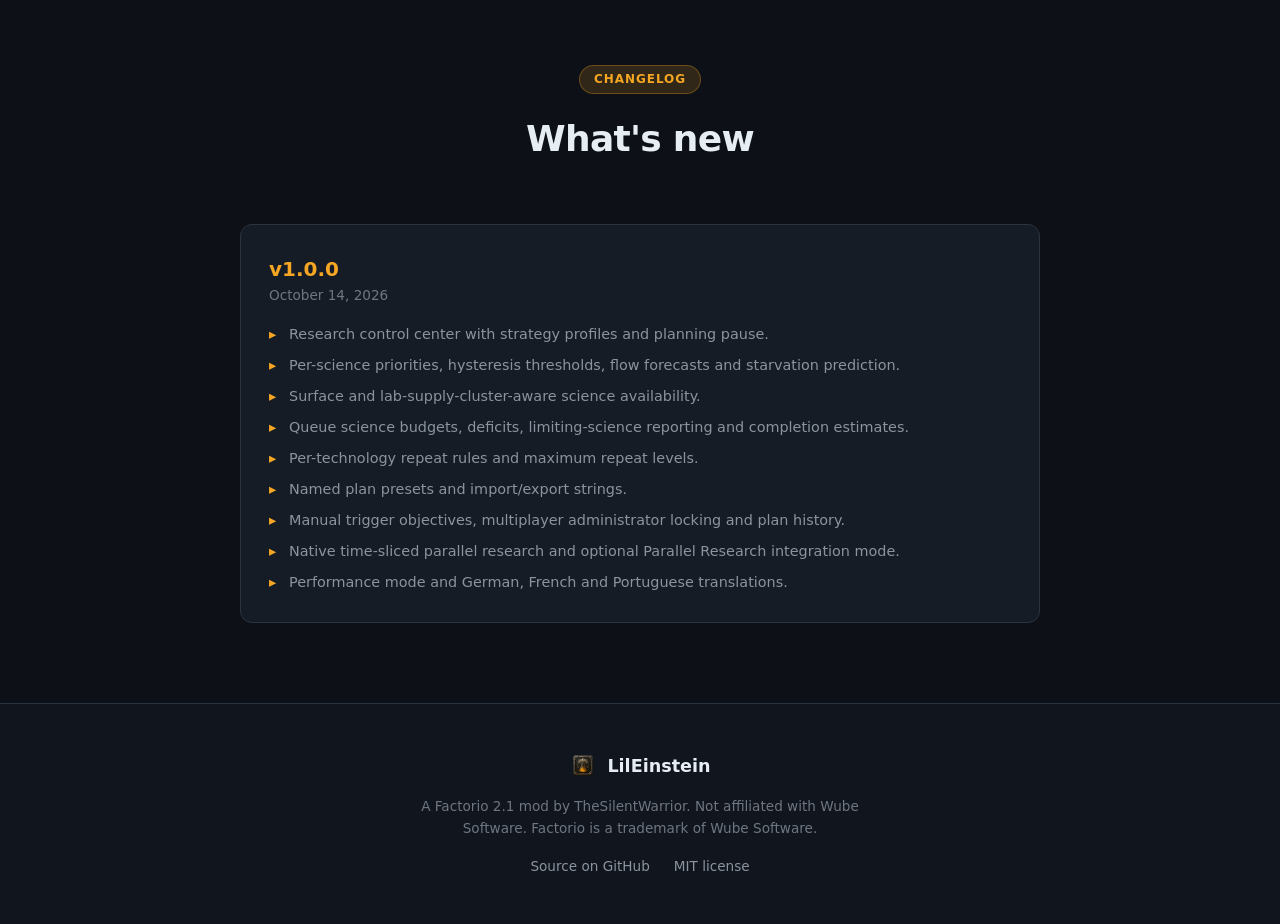
==== commit c6f1100d: "Polish release metadata and landing page for 1.0.0 - Set MIT copyright holder to TheSilentWarrior to" ====
--- a/website/index.html
+++ b/website/index.html
@@ -3,8 +3,9 @@
 <head>
   <meta charset="UTF-8" />
   <meta name="viewport" content="width=device-width, initial-scale=1.0" />
-  <meta name="description" content="LilEinstein — a science-aware research autopilot for Factorio 2.1 with strategy profiles, supply forecasting, lab-cluster scheduling, queue budgets, repeat policies, plan presets, and multiplayer controls." />
-  <title>LilEinstein — Research Autopilot for Factorio 2.1</title>
+  <meta name="description" content="LilEinstein runs the research queue for you in Factorio 2.1: picks the next technology, watches your science supply, and switches research when a pack runs dry." />
+  <meta name="author" content="TheSilentWarrior" />
+  <title>LilEinstein: Research Autopilot for Factorio 2.1</title>
   <link rel="icon" type="image/png" href="assets/shortcut-button.png" />
   <link rel="stylesheet" href="styles.css" />
 </head>
@@ -46,9 +47,8 @@
         <span class="accent">to rule them all.</span>
       </h1>
       <p class="hero-subtitle">
-        LilEinstein is a science-aware research autopilot for Factorio. Strategy profiles, supply
-        forecasting, lab-cluster scheduling, queue budgets, repeat policies, plan presets, and
-        multiplayer controls — all in one control center.
+        Pick a research goal and keep building. LilEinstein watches your science supply, switches
+        to research your labs can run, and returns to your target when supply recovers.
       </p>
       <div class="hero-cta">
         <a href="#install" class="btn btn-primary">Install now</a>
@@ -118,8 +118,8 @@
         </div>
         <h3>Lab-cluster scheduling</h3>
         <p>
-          Surface- and logistic-network-aware lab supply clusters. Each lab prototype's accepted
-          science packs are inspected so the right packs reach the right labs.
+          Checks which science packs your labs accept and can reach on each surface and logistic
+          network. Science in transit contributes to forecasts while deliveries are on their way.
         </p>
       </div>
       <div class="feature-card" data-icon="budget">
@@ -168,8 +168,8 @@
         </div>
         <h3>Multiplayer controls</h3>
         <p>
-          Manual trigger objectives, administrator locking, and a shared change history keep
-          everyone on the same page in cooperative campaigns.
+          Lock research controls to server administrators and share a history of recent recorded
+          plan changes. Track objectives that need a manual action.
         </p>
       </div>
       <div class="feature-card" data-icon="perf">
@@ -178,8 +178,8 @@
         </div>
         <h3>Performance mode</h3>
         <p>
-          A dedicated performance mode for large overhaul technology trees. Reduces policy scan
-          frequency so massive modpacks stay smooth.
+          Refresh research decisions less often with performance mode, useful for large factories
+          and overhaul technology trees.
         </p>
       </div>
     </div>
@@ -189,9 +189,9 @@
   <section class="section section-alt" id="strategies">
     <div class="section-header">
       <span class="section-tag">Strategies</span>
-      <h2 class="section-title">Nine ways to research</h2>
+      <h2 class="section-title">Ten ways to research</h2>
       <p class="section-desc">
-        Switch profiles on the fly to match your current priorities — from early-game cheapest-first
+        Switch profiles on the fly to match your current priorities, from early-game cheapest-first
         to late-game space progression.
       </p>
     </div>
@@ -205,6 +205,7 @@
       <div class="strategy-card"><span class="strategy-name">Spoilable</span><span class="strategy-desc">Consume spoilable science before it rots</span></div>
       <div class="strategy-card"><span class="strategy-name">Productivity</span><span class="strategy-desc">Maximize productivity bonuses</span></div>
       <div class="strategy-card"><span class="strategy-name">Focused</span><span class="strategy-desc">Only research your manually selected targets</span></div>
+      <div class="strategy-card"><span class="strategy-name">Megabase</span><span class="strategy-desc">Favor infinite research, with extra weight for logistics upgrades</span></div>
     </div>
   </section>
 
@@ -214,8 +215,8 @@
       <span class="section-tag">Showcase</span>
       <h2 class="section-title">The research control center</h2>
       <p class="section-desc">
-        A unified interface for strategy, science policies, budgets, presets, and multiplayer
-        controls — all accessible from a single shortcut.
+        Open strategy, science policies, budgets, presets, and multiplayer controls from a single
+        shortcut.
       </p>
     </div>
     <div class="showcase-frame">
@@ -232,7 +233,7 @@
       </div>
       <div class="showcase-item">
         <h4>Manual objectives</h4>
-        <p>Track trigger technologies that need a manual action — craft, mine, build, capture, or launch.</p>
+        <p>Track trigger technologies that need a manual action: craft, mine, build, capture, or launch.</p>
       </div>
       <div class="showcase-item">
         <h4>Plan exchange</h4>
@@ -314,9 +315,8 @@
         A Factorio 2.1 mod by TheSilentWarrior. Not affiliated with Wube Software. Factorio is a trademark of Wube Software.
       </p>
       <div class="footer-links">
-        <a href="#features">Features</a>
-        <a href="#install">Install</a>
-        <a href="#changelog">Changelog</a>
+        <a href="https://github.com/joaomcarlos/LilEinstein">Source on GitHub</a>
+        <a href="https://github.com/joaomcarlos/LilEinstein/blob/main/LICENSE">MIT license</a>
       </div>
     </div>
   </footer>
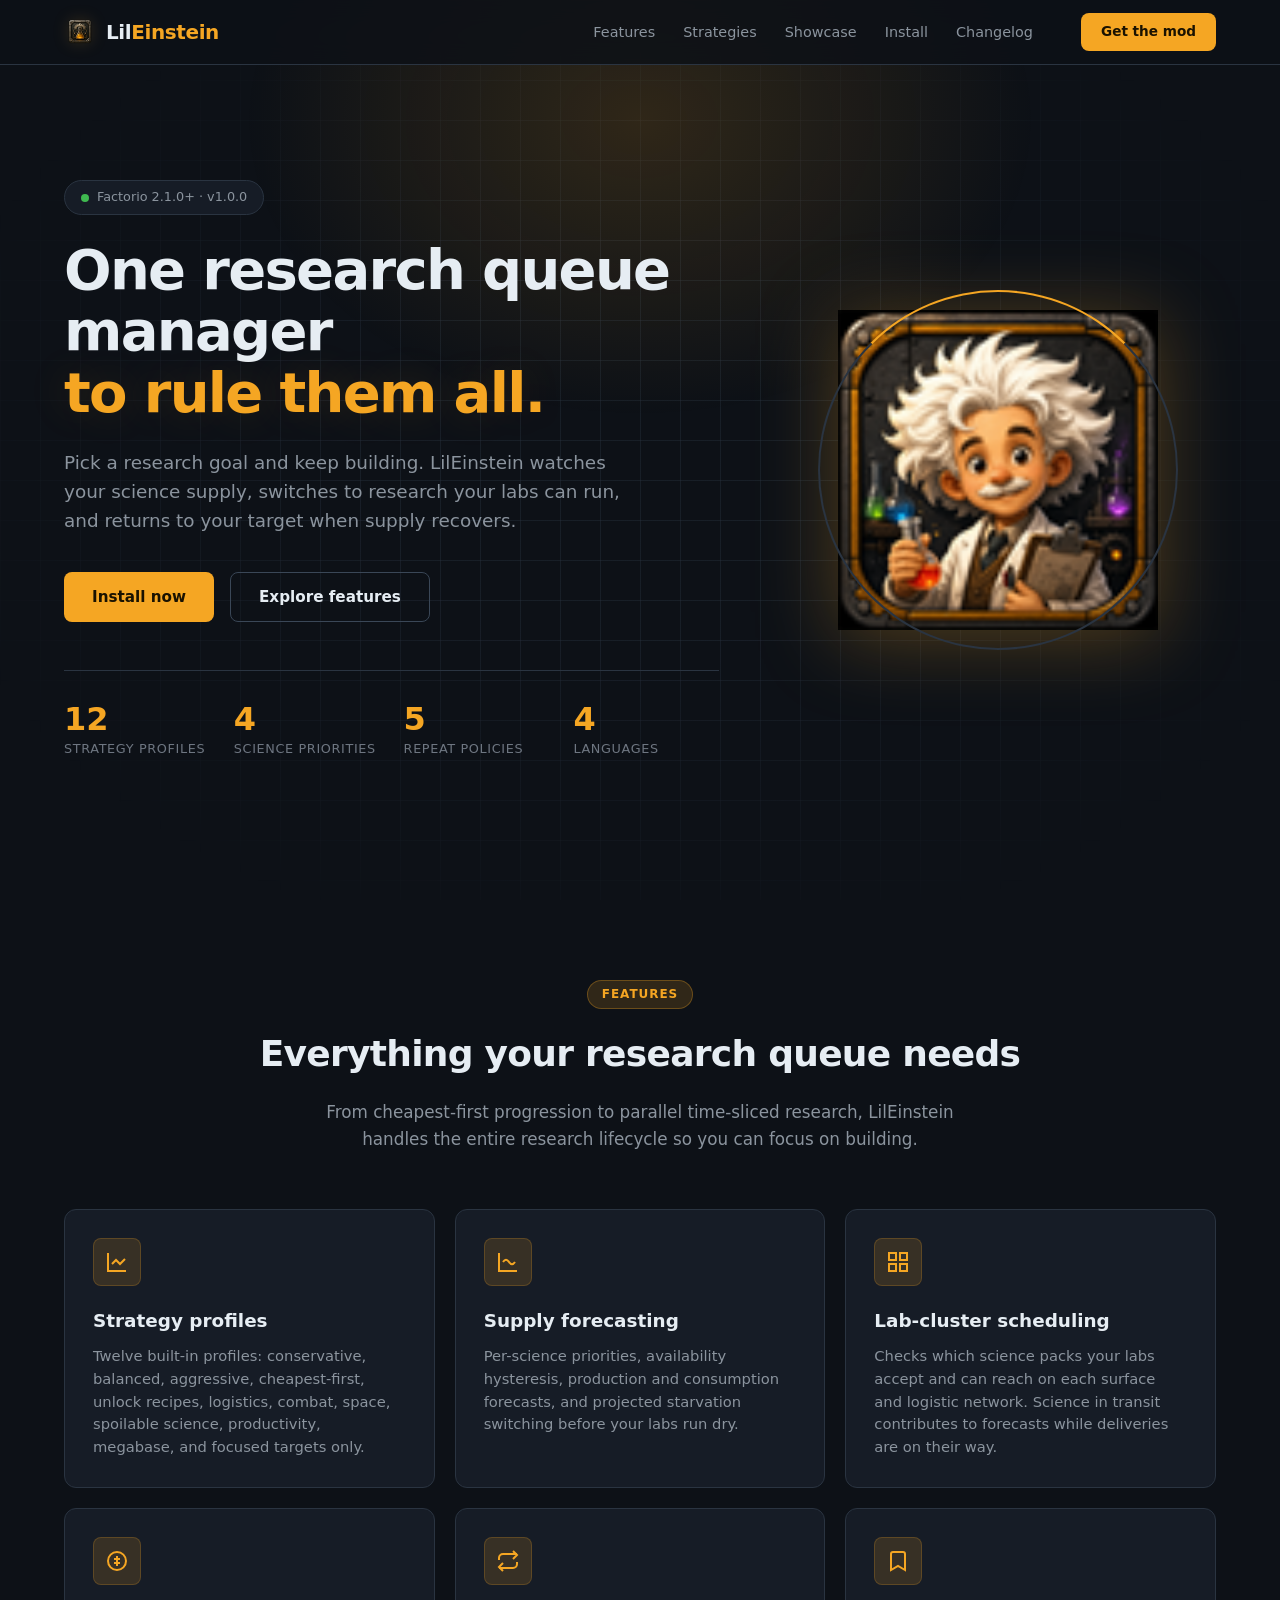
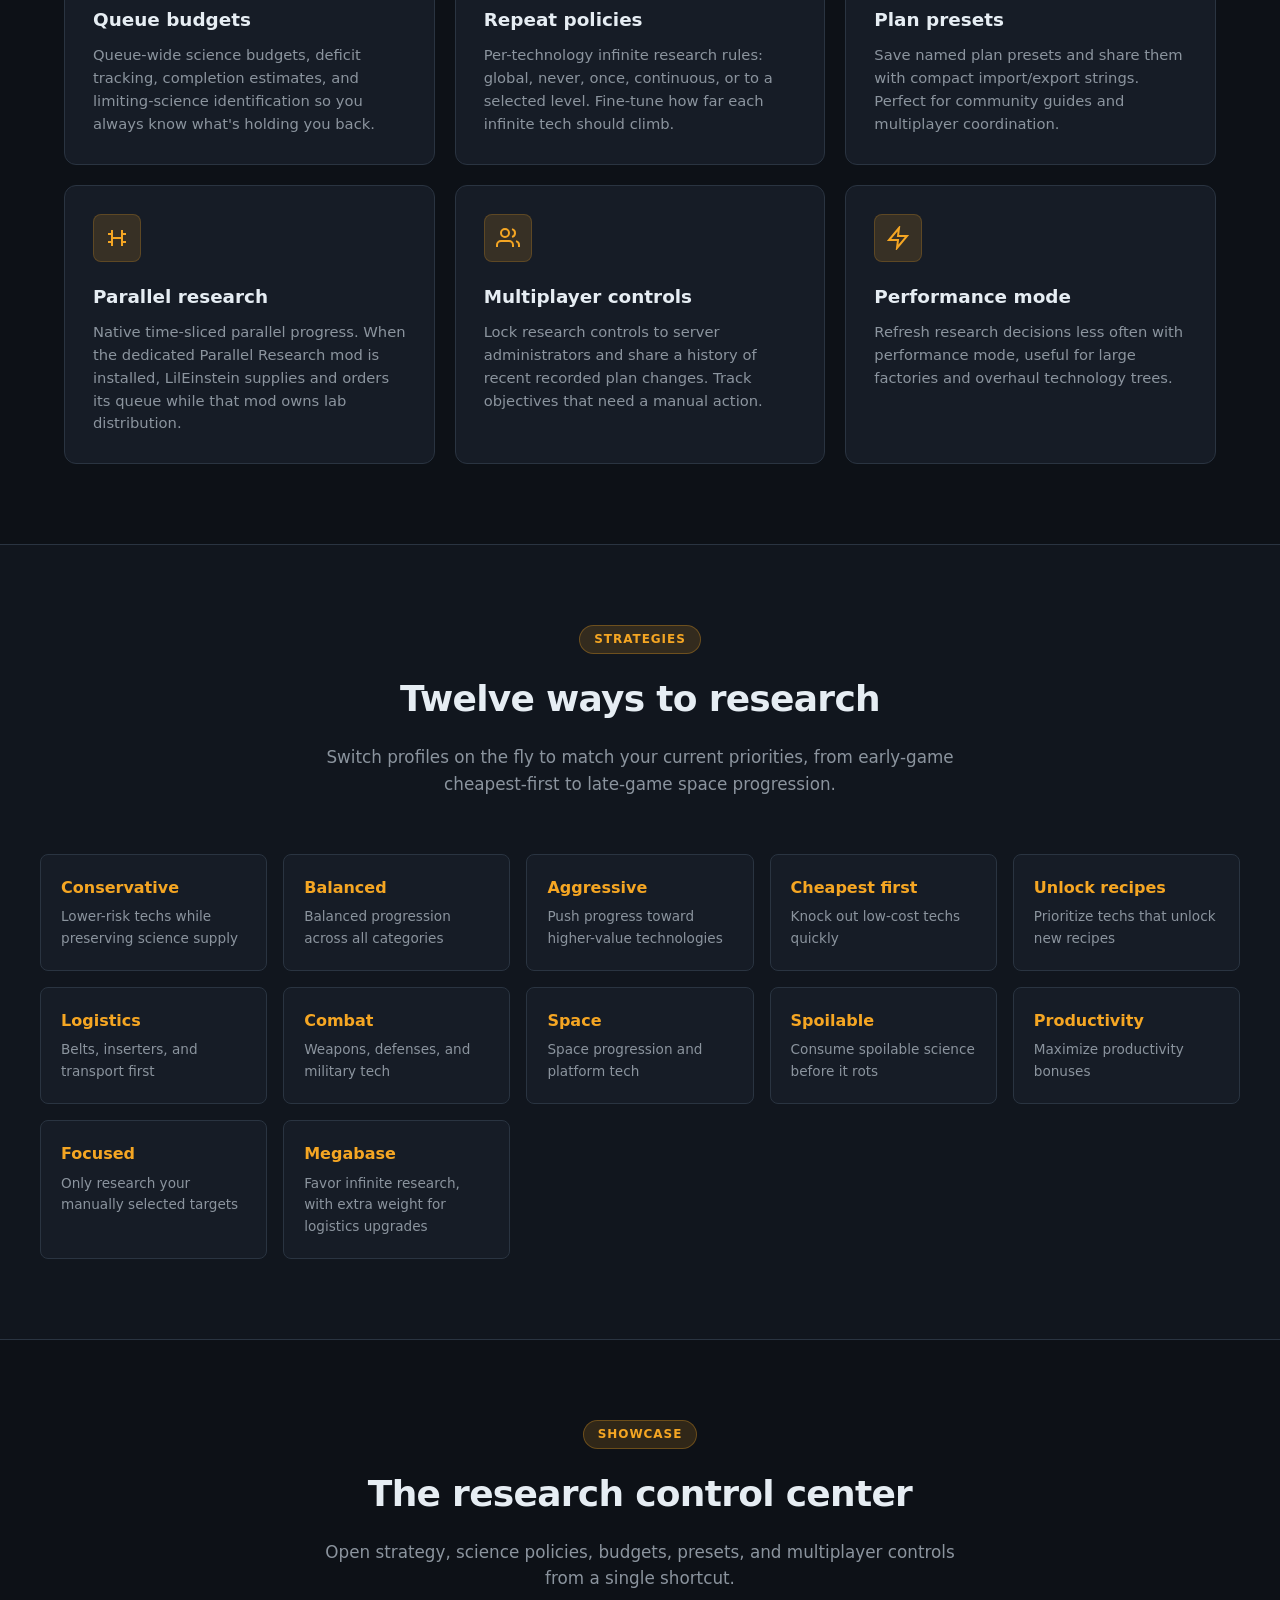
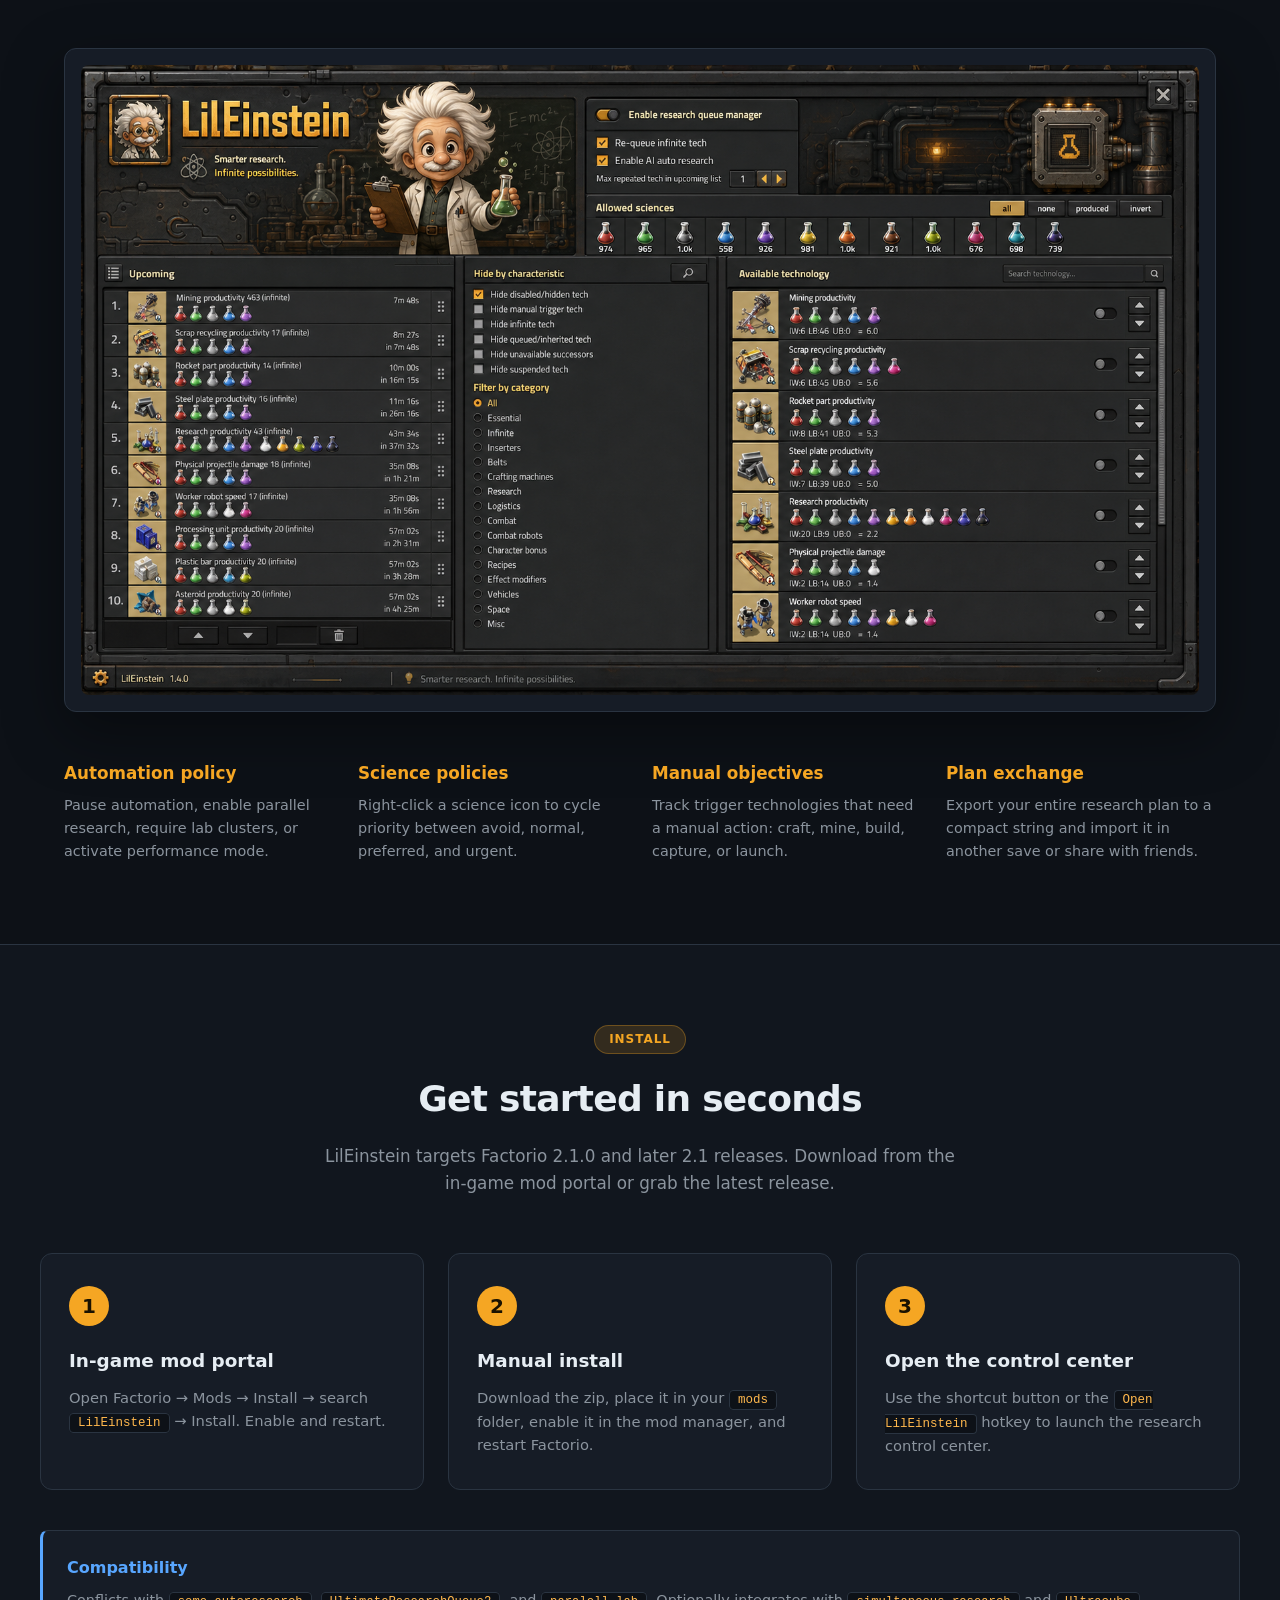
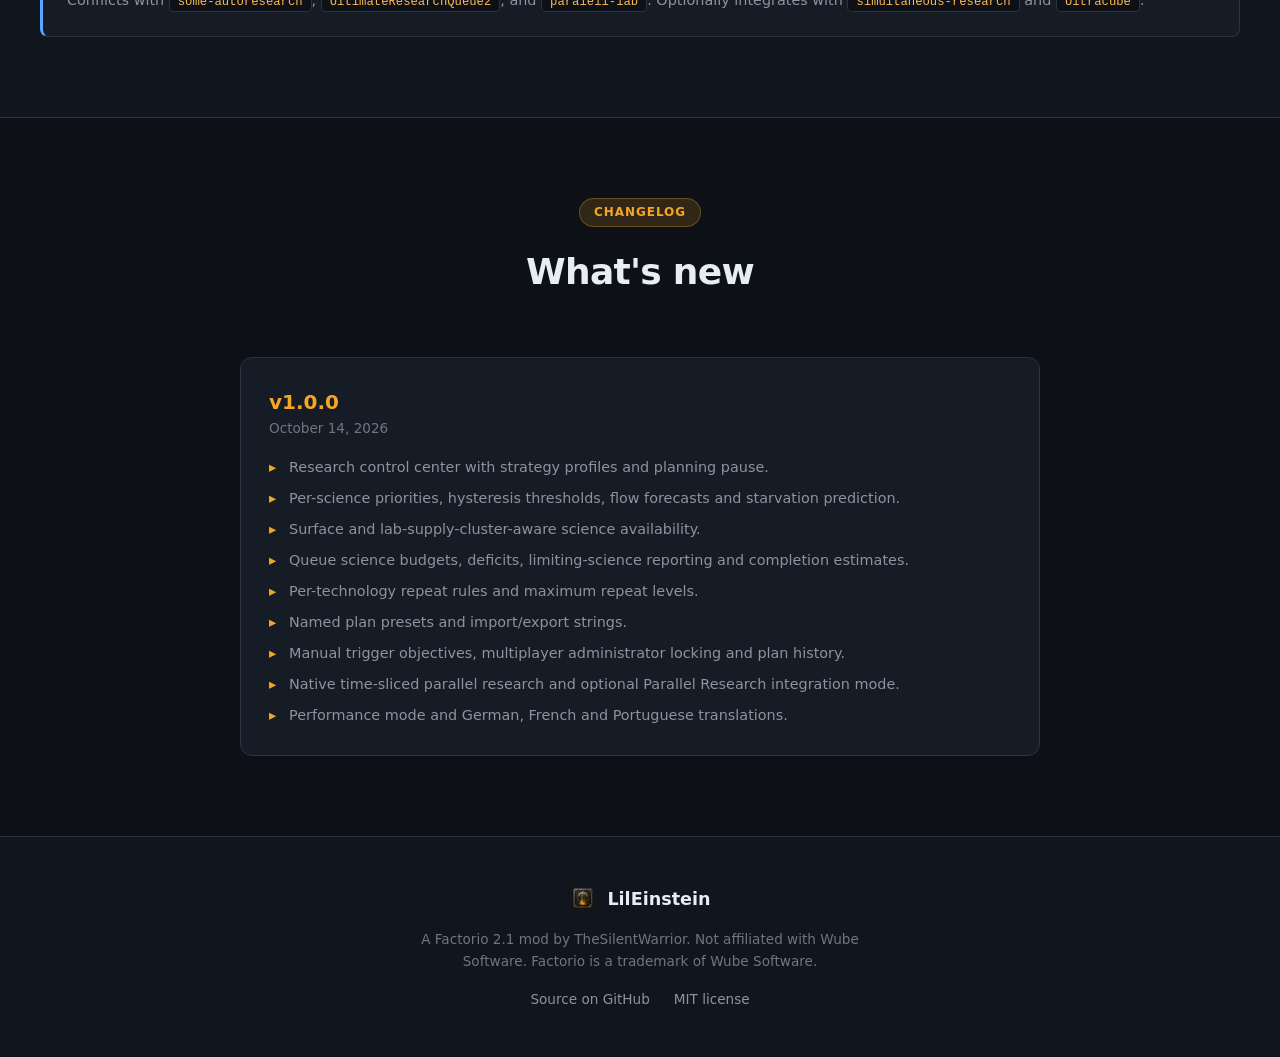
==== commit 8b31e1ee: "Fix review findings for the 1.0.0 release - Wire conservative and aggressive into strategy_order so " ====
--- a/website/index.html
+++ b/website/index.html
@@ -56,7 +56,7 @@
       </div>
       <div class="hero-stats">
         <div class="stat">
-          <span class="stat-num">10</span>
+          <span class="stat-num">12</span>
           <span class="stat-label">Strategy profiles</span>
         </div>
         <div class="stat">
@@ -98,7 +98,7 @@
         </div>
         <h3>Strategy profiles</h3>
         <p>
-          Ten built-in profiles: balanced, cheapest-first, unlock recipes, logistics, combat, space,
+          Twelve built-in profiles: conservative, balanced, aggressive, cheapest-first, unlock recipes, logistics, combat, space,
           spoilable science, productivity, megabase, and focused targets only.
         </p>
       </div>
@@ -189,14 +189,16 @@
   <section class="section section-alt" id="strategies">
     <div class="section-header">
       <span class="section-tag">Strategies</span>
-      <h2 class="section-title">Ten ways to research</h2>
+      <h2 class="section-title">Twelve ways to research</h2>
       <p class="section-desc">
         Switch profiles on the fly to match your current priorities, from early-game cheapest-first
         to late-game space progression.
       </p>
     </div>
     <div class="strategy-grid">
+      <div class="strategy-card"><span class="strategy-name">Conservative</span><span class="strategy-desc">Lower-risk techs while preserving science supply</span></div>
       <div class="strategy-card"><span class="strategy-name">Balanced</span><span class="strategy-desc">Balanced progression across all categories</span></div>
+      <div class="strategy-card"><span class="strategy-name">Aggressive</span><span class="strategy-desc">Push progress toward higher-value technologies</span></div>
       <div class="strategy-card"><span class="strategy-name">Cheapest first</span><span class="strategy-desc">Knock out low-cost techs quickly</span></div>
       <div class="strategy-card"><span class="strategy-name">Unlock recipes</span><span class="strategy-desc">Prioritize techs that unlock new recipes</span></div>
       <div class="strategy-card"><span class="strategy-name">Logistics</span><span class="strategy-desc">Belts, inserters, and transport first</span></div>
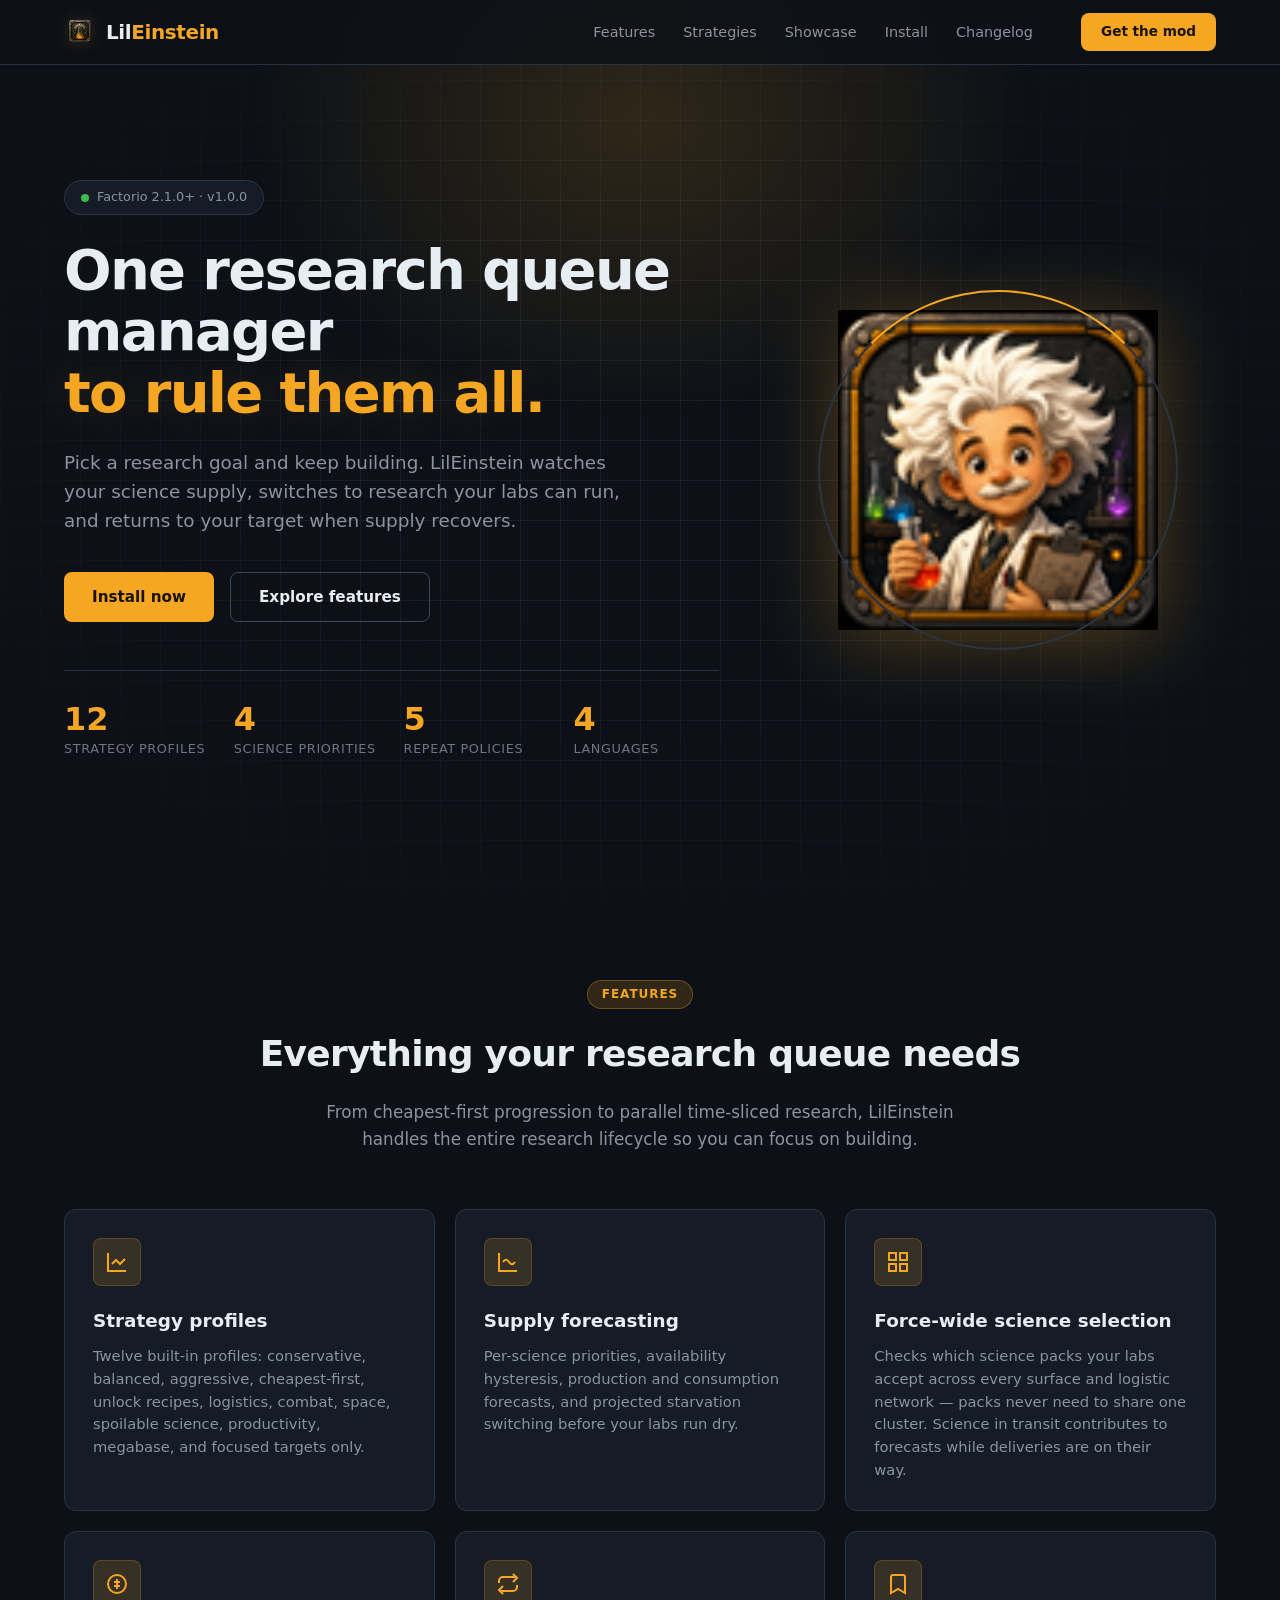
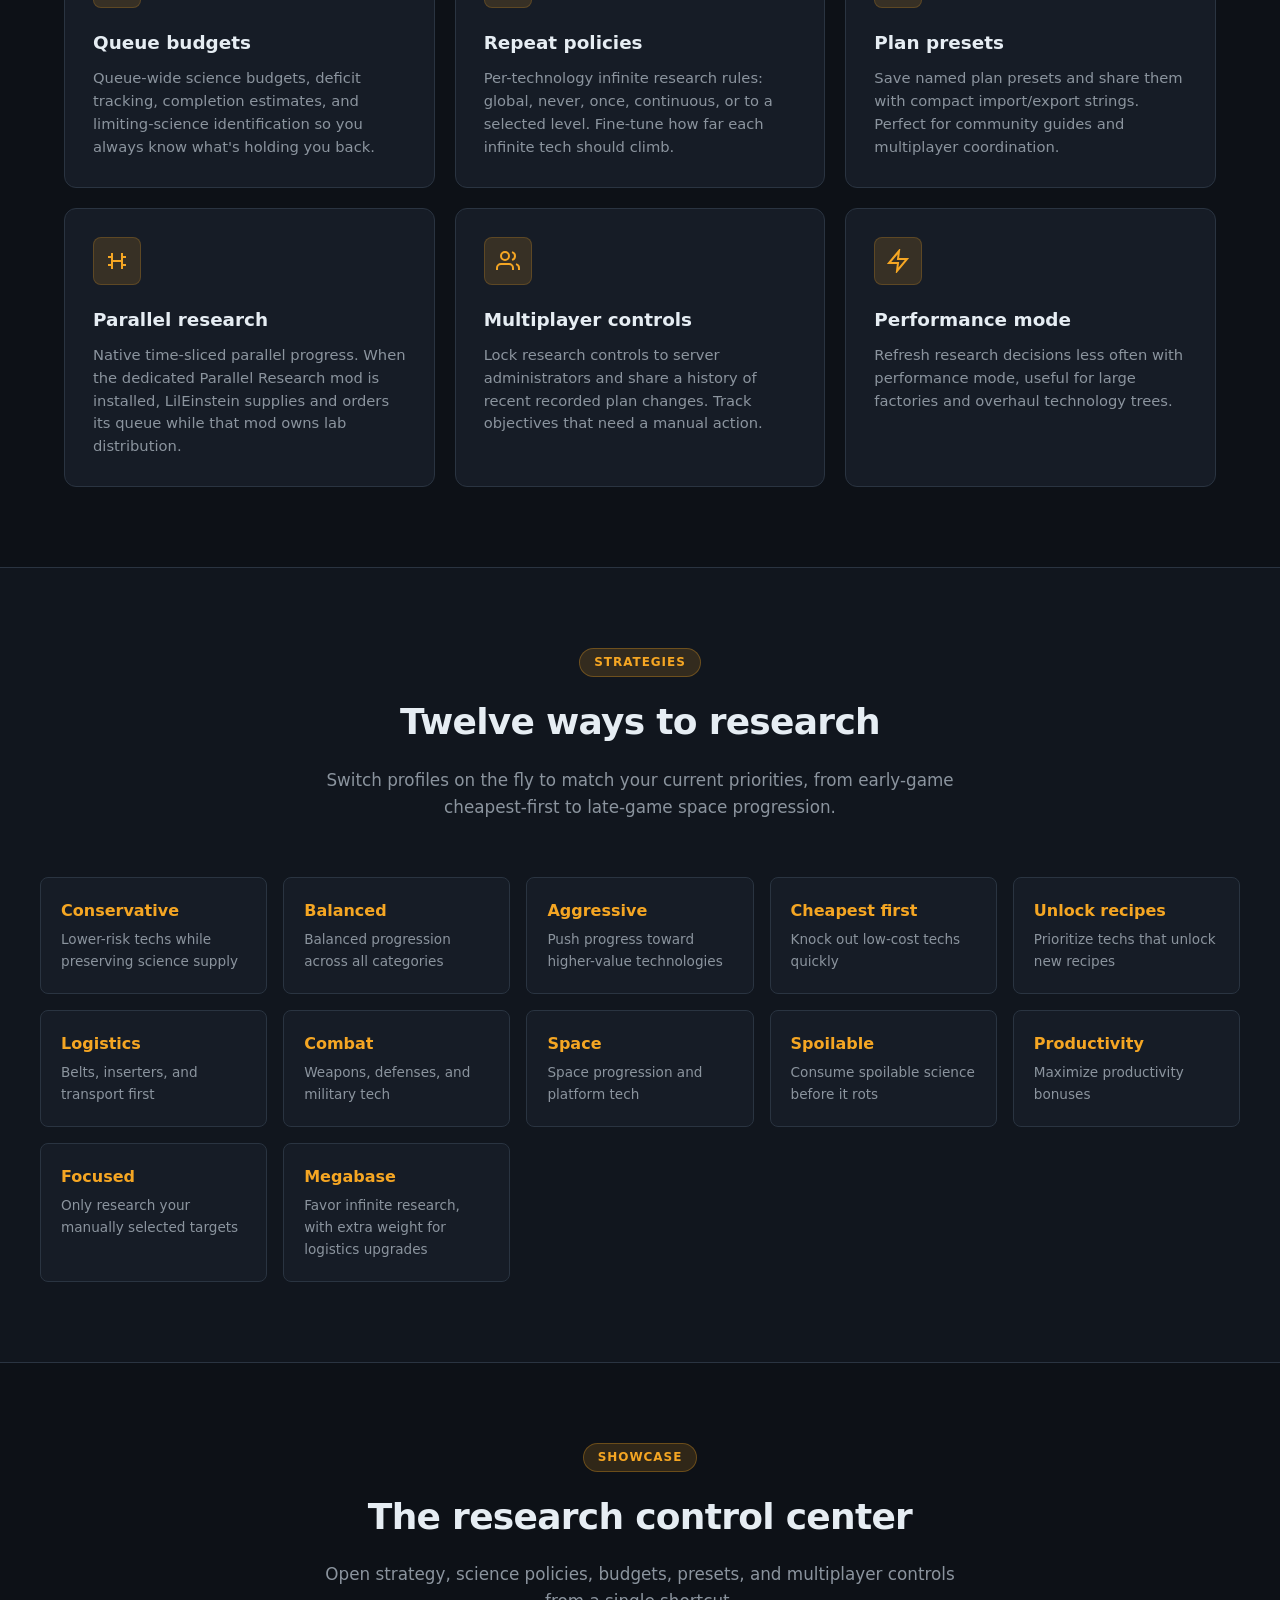
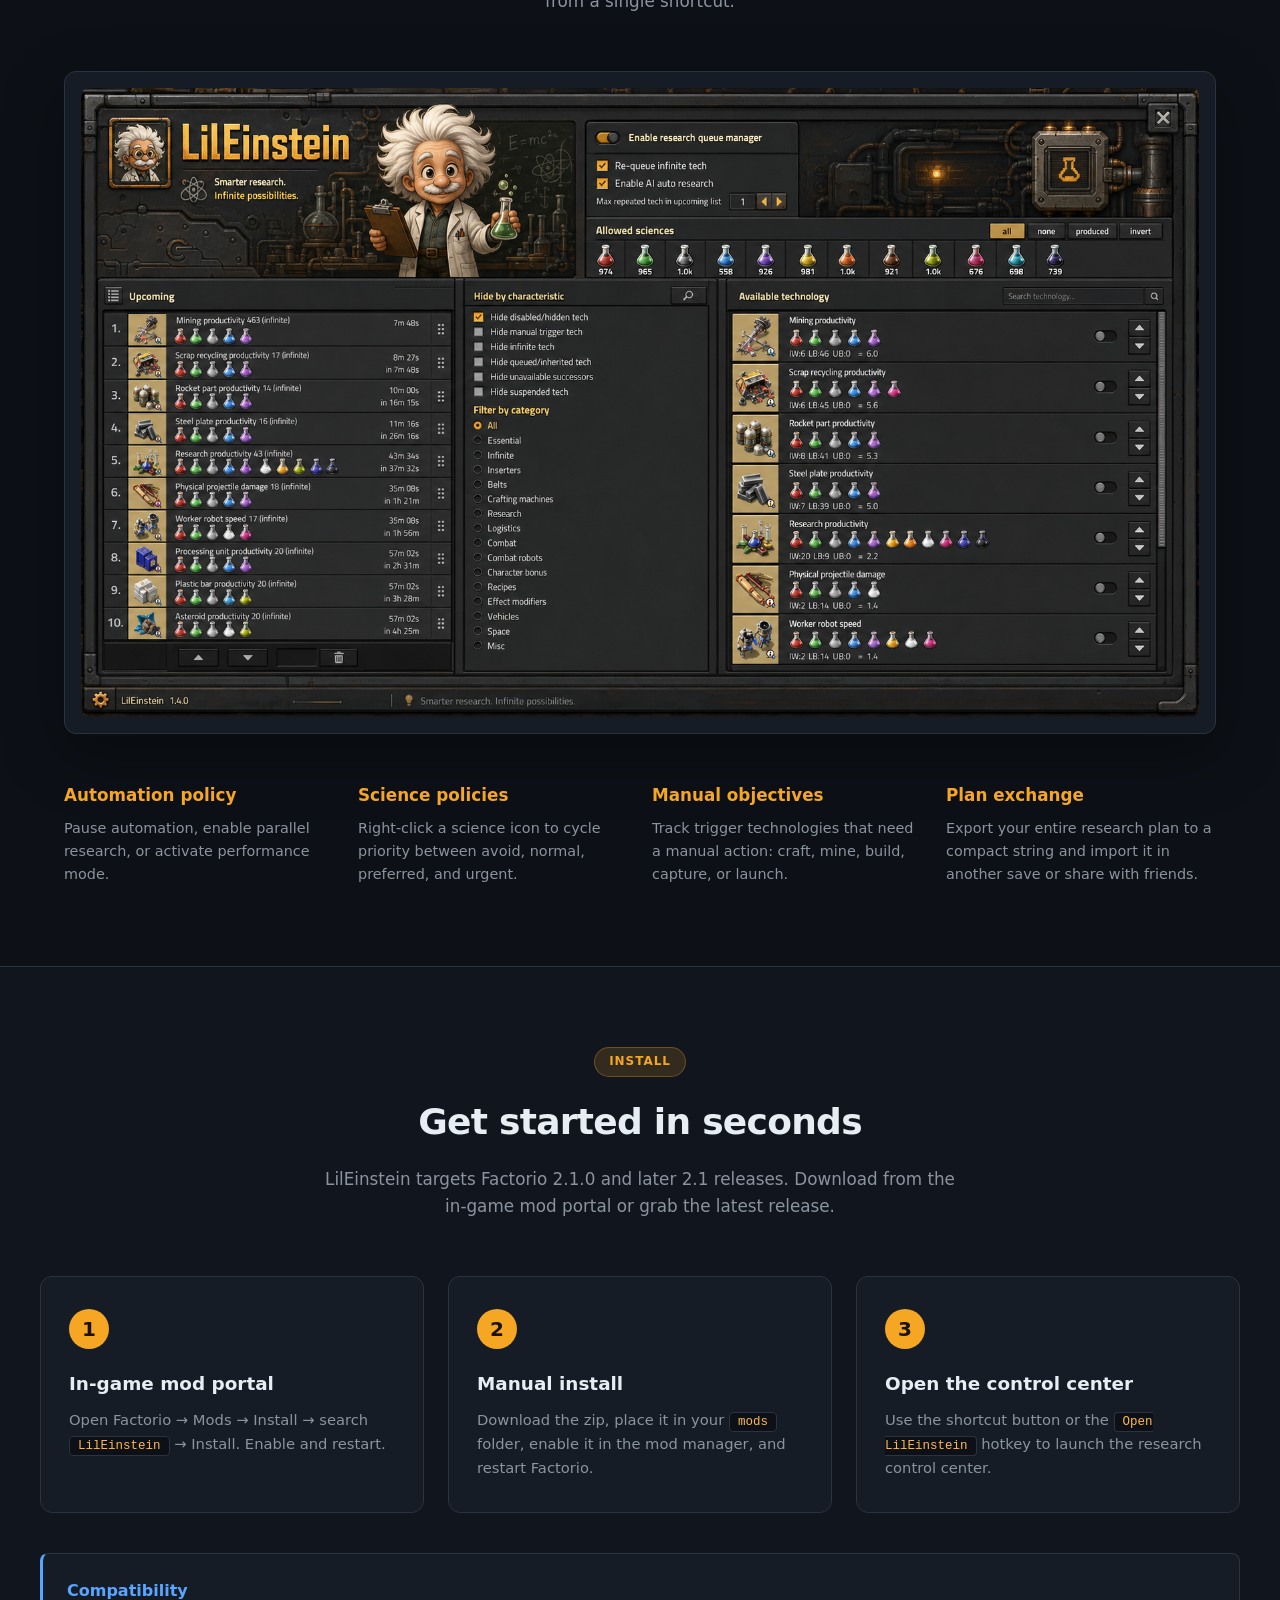
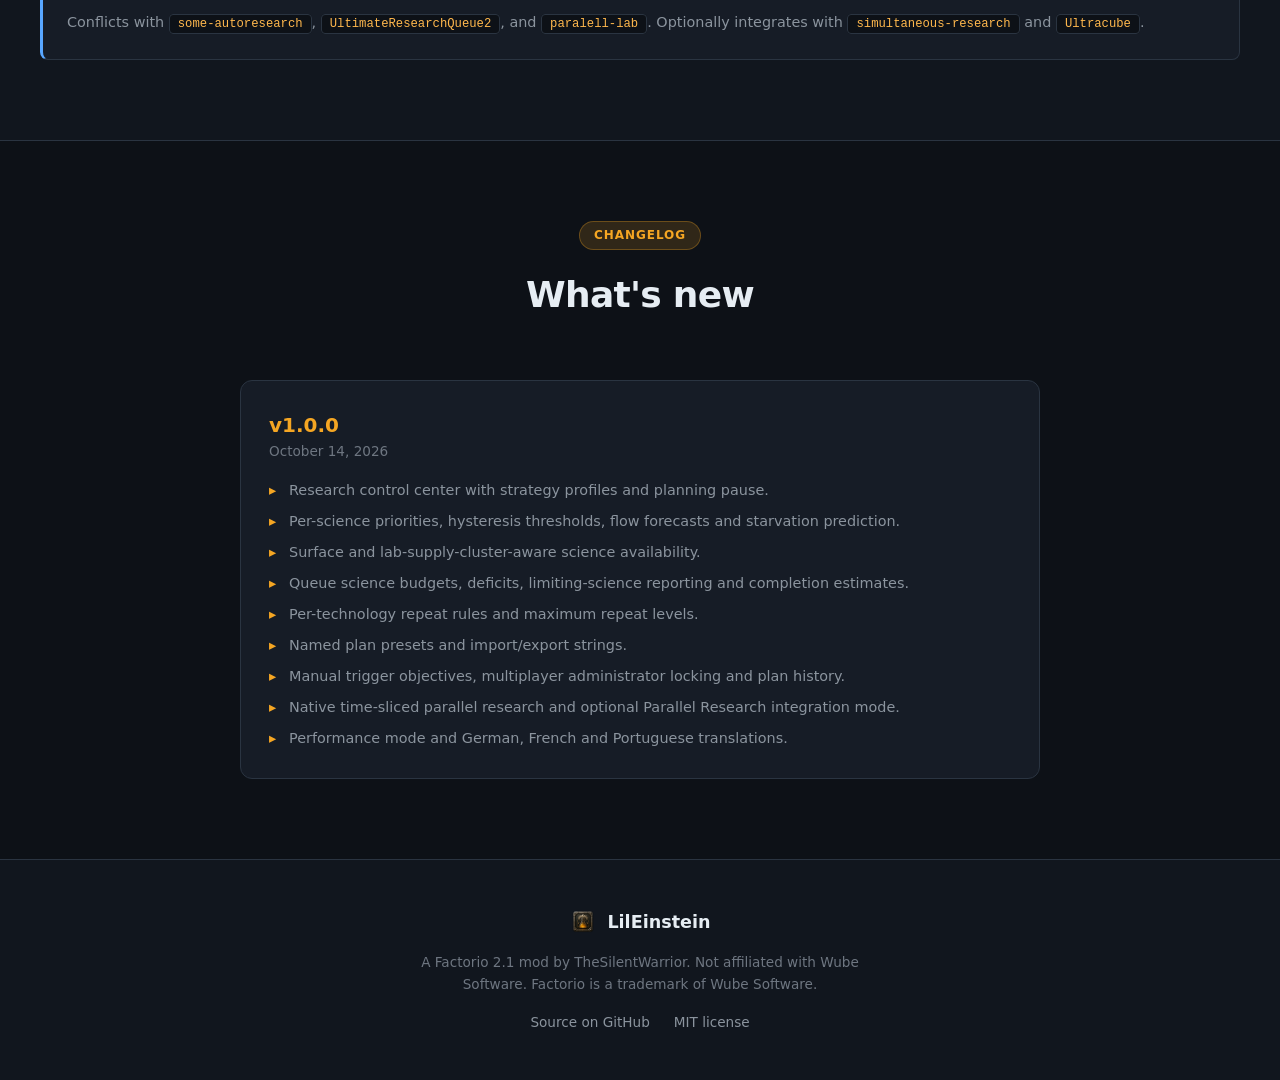
==== commit 78a926ad: "Make research supply selection force-wide; remove cluster mode Science packs no longer need to share" ====
--- a/website/index.html
+++ b/website/index.html
@@ -116,10 +116,11 @@
         <div class="feature-icon">
           <svg viewBox="0 0 24 24" fill="none" stroke="currentColor" stroke-width="2"><rect x="3" y="3" width="7" height="7"/><rect x="14" y="3" width="7" height="7"/><rect x="3" y="14" width="7" height="7"/><rect x="14" y="14" width="7" height="7"/></svg>
         </div>
-        <h3>Lab-cluster scheduling</h3>
-        <p>
-          Checks which science packs your labs accept and can reach on each surface and logistic
-          network. Science in transit contributes to forecasts while deliveries are on their way.
+        <h3>Force-wide science selection</h3>
+        <p>
+          Checks which science packs your labs accept across every surface and logistic network —
+          packs never need to share one cluster. Science in transit contributes to forecasts while
+          deliveries are on their way.
         </p>
       </div>
       <div class="feature-card" data-icon="budget">
@@ -227,7 +228,7 @@
     <div class="showcase-features">
       <div class="showcase-item">
         <h4>Automation policy</h4>
-        <p>Pause automation, enable parallel research, require lab clusters, or activate performance mode.</p>
+        <p>Pause automation, enable parallel research, or activate performance mode.</p>
       </div>
       <div class="showcase-item">
         <h4>Science policies</h4>
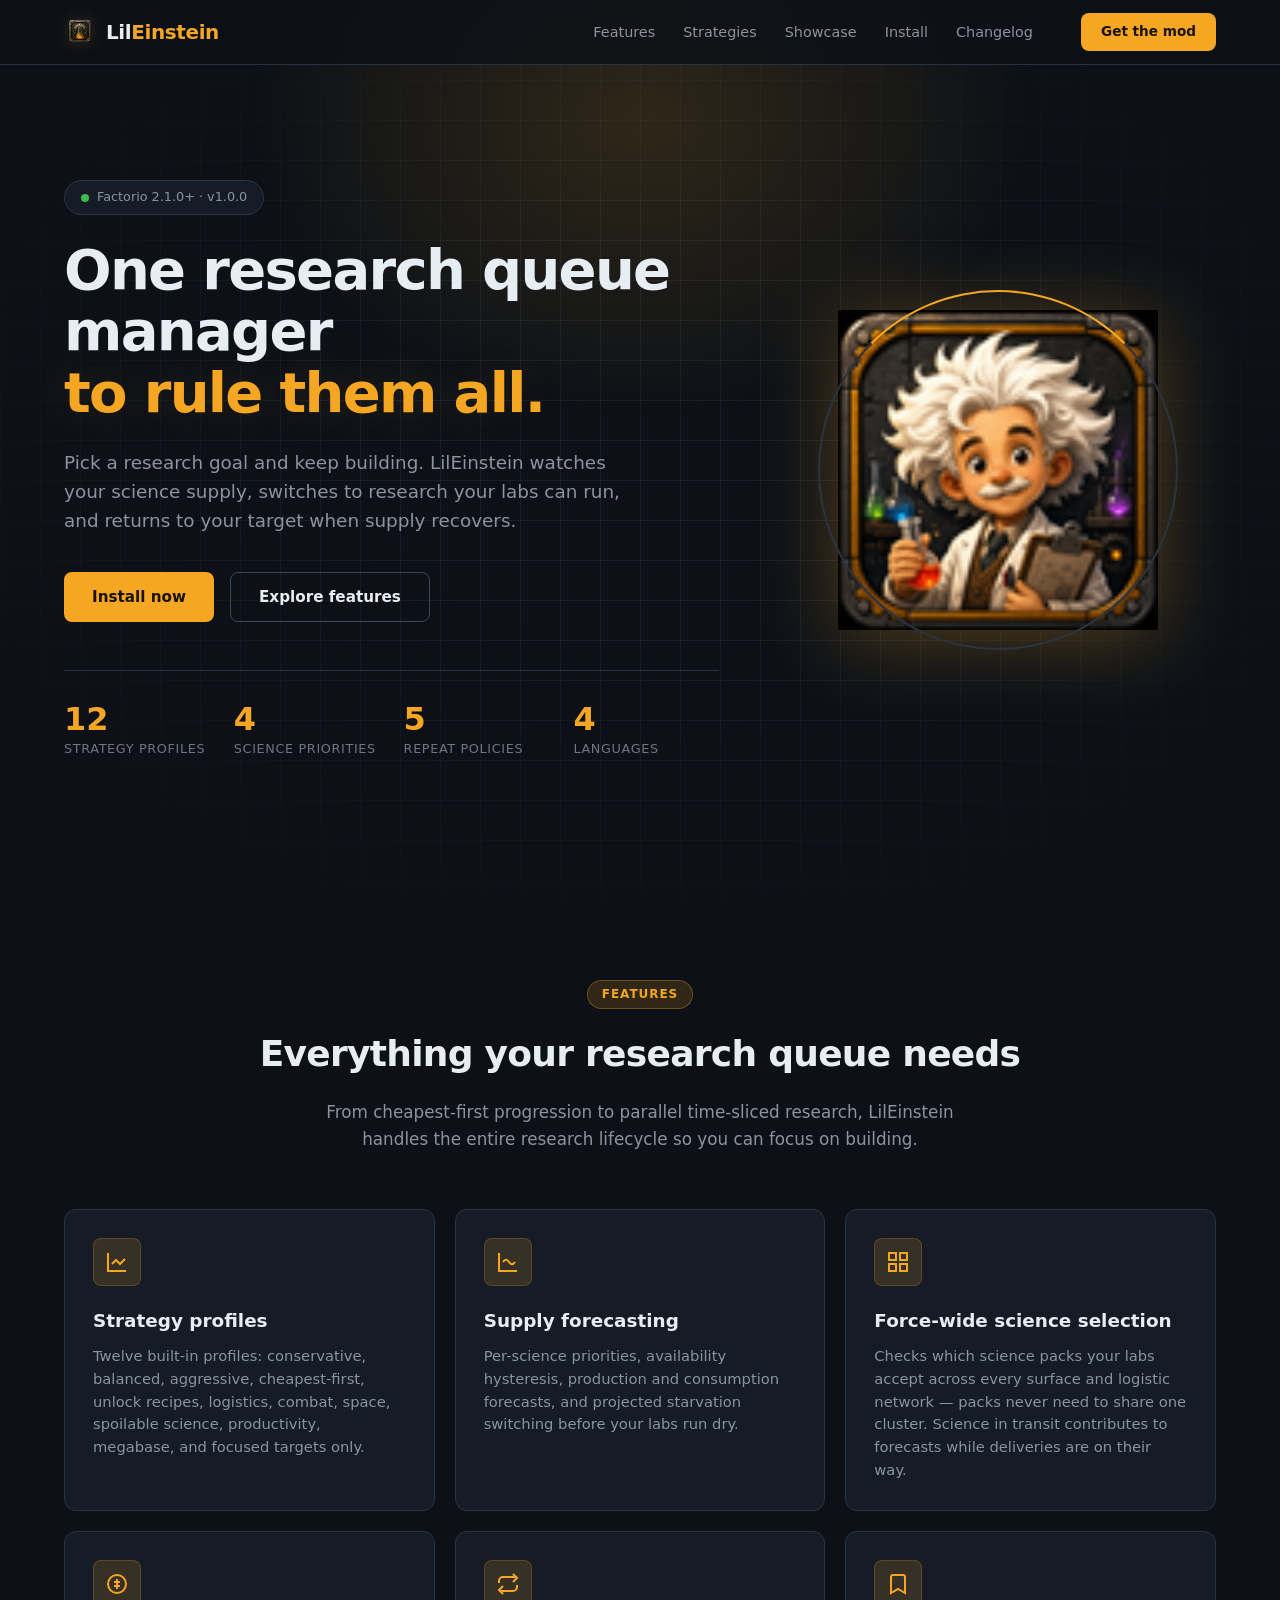
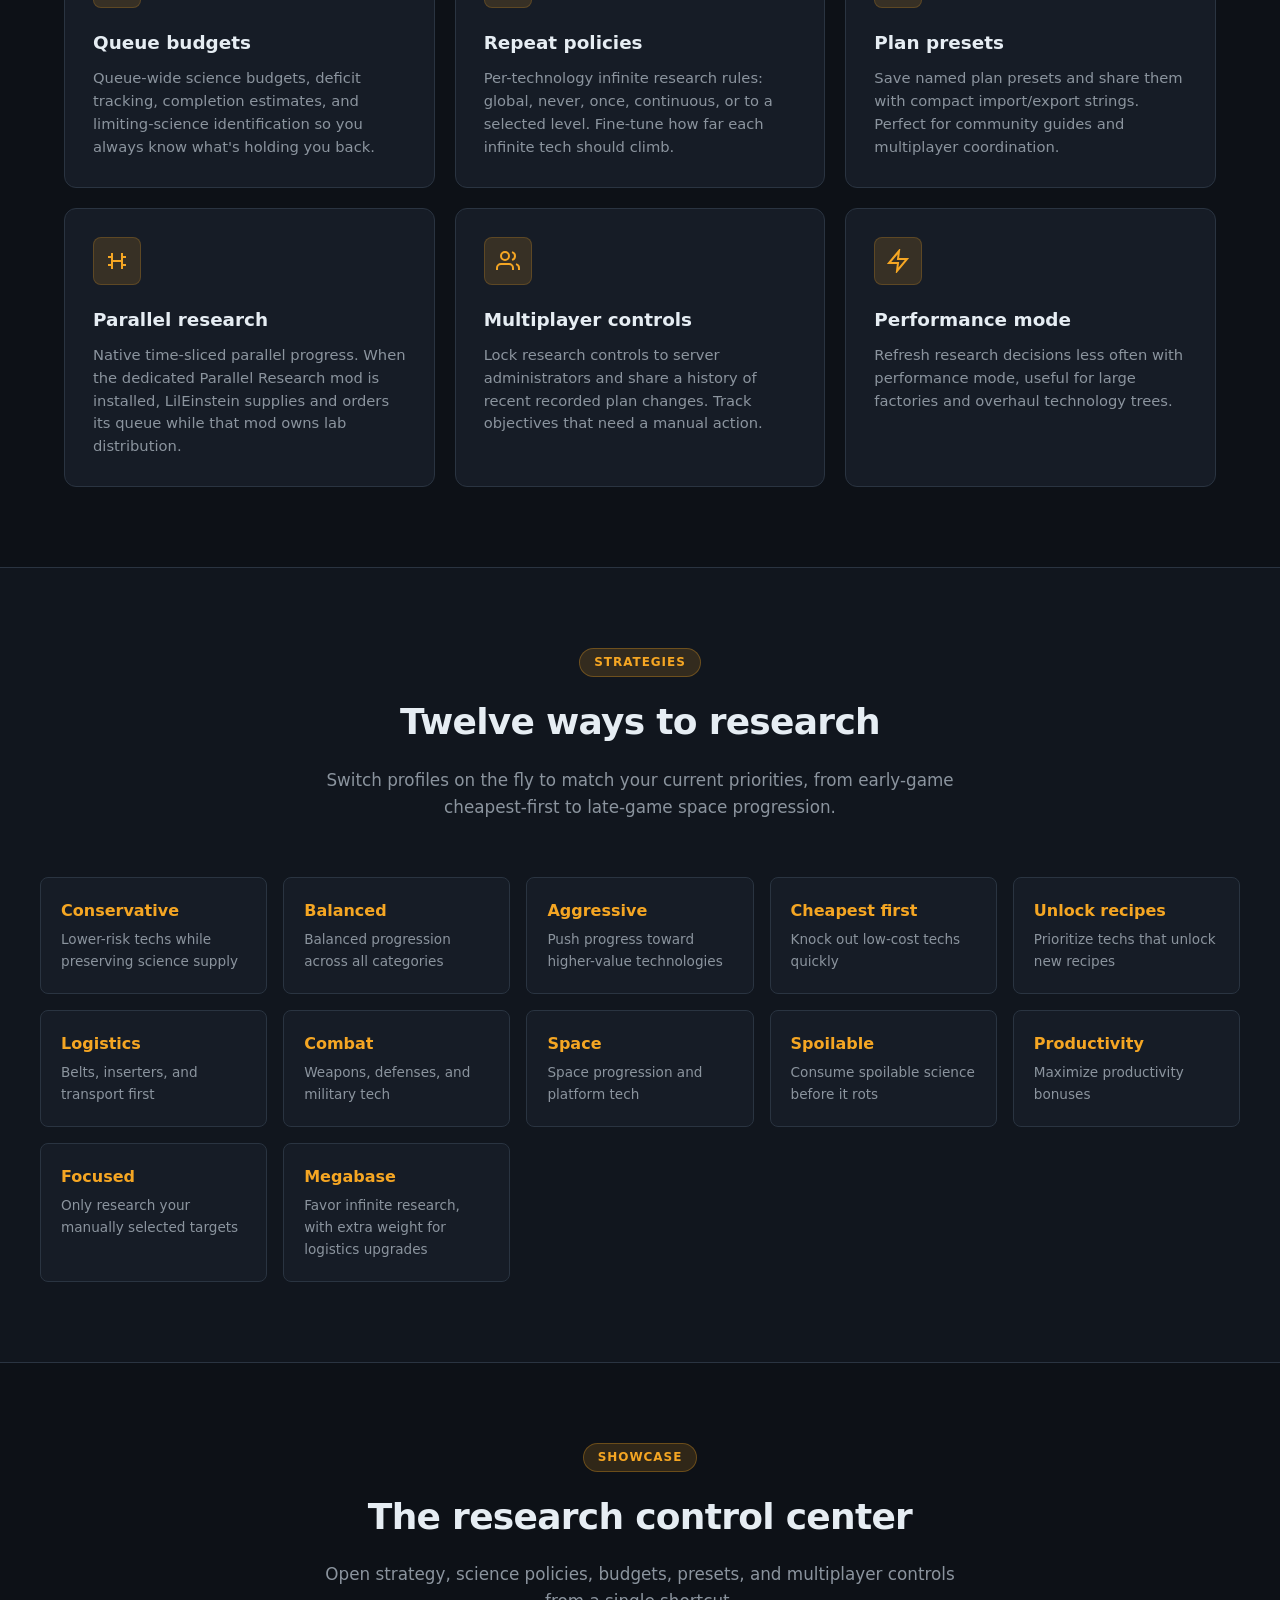
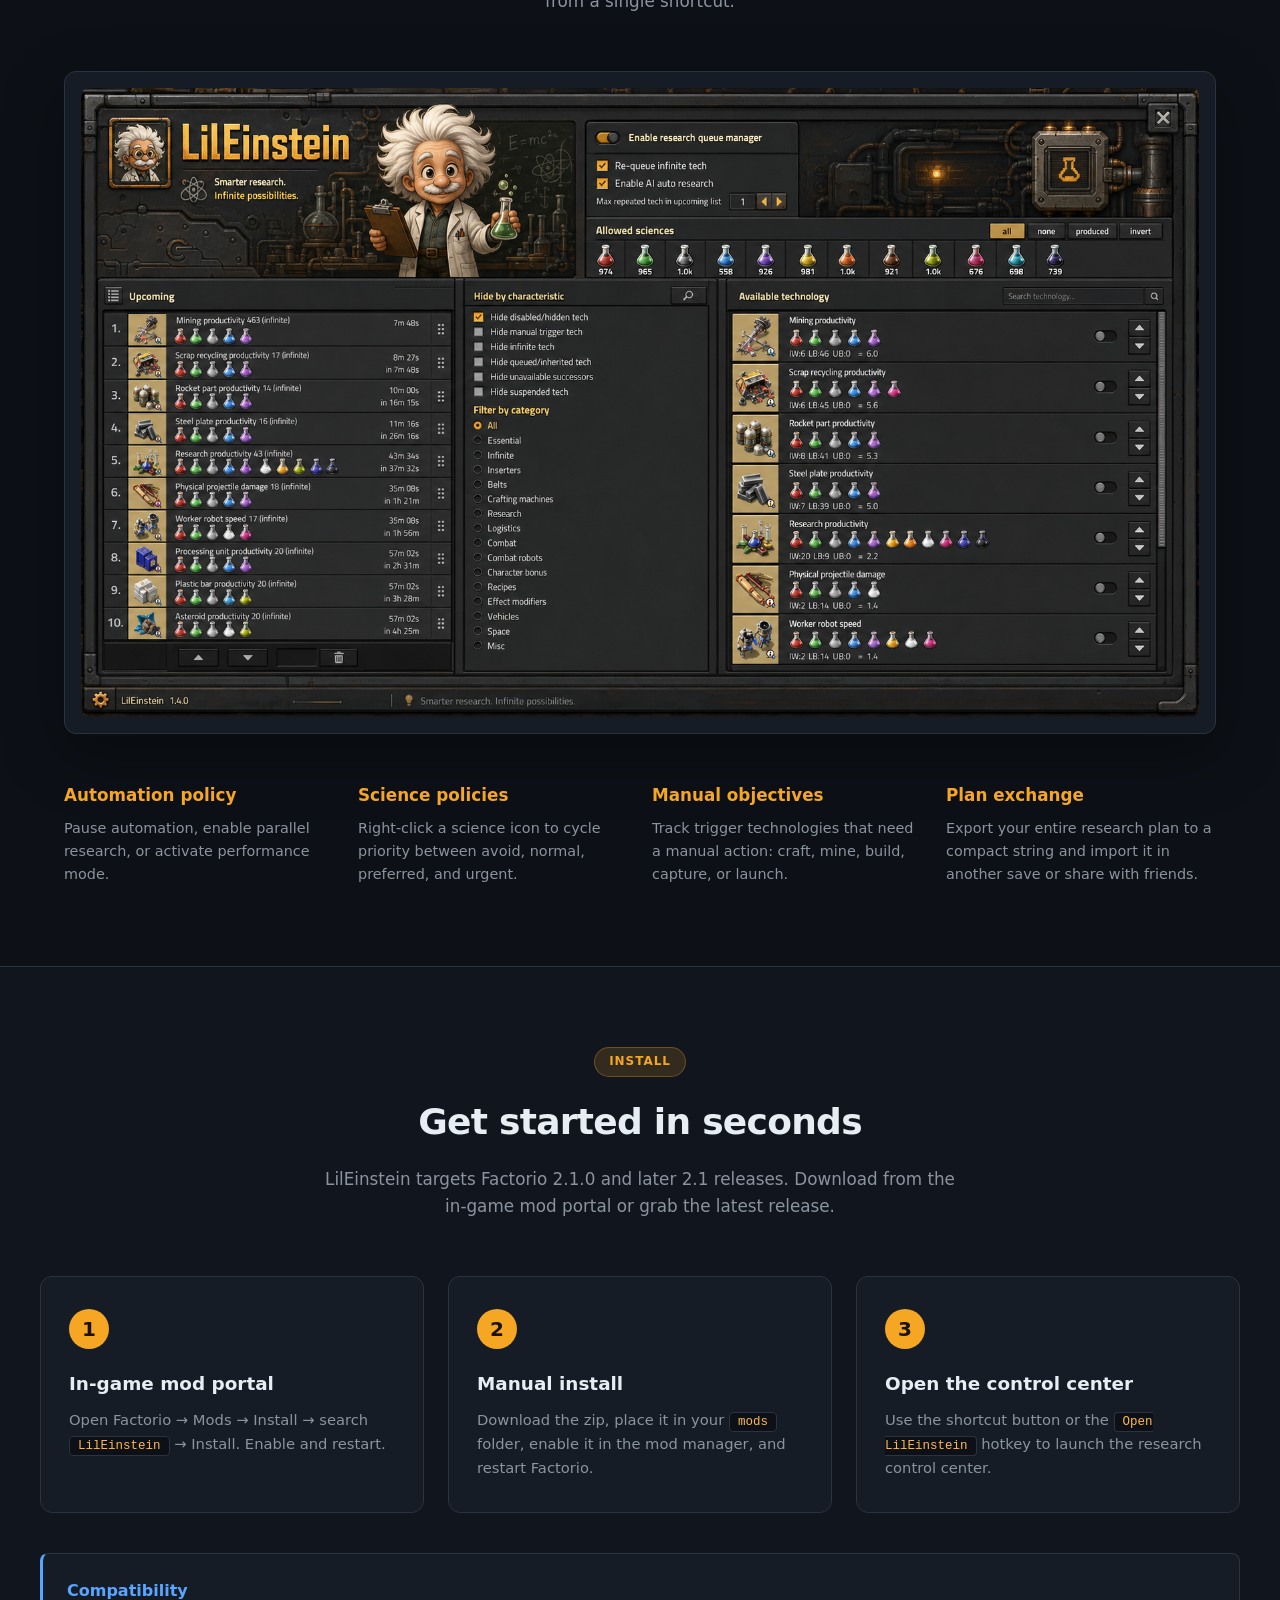
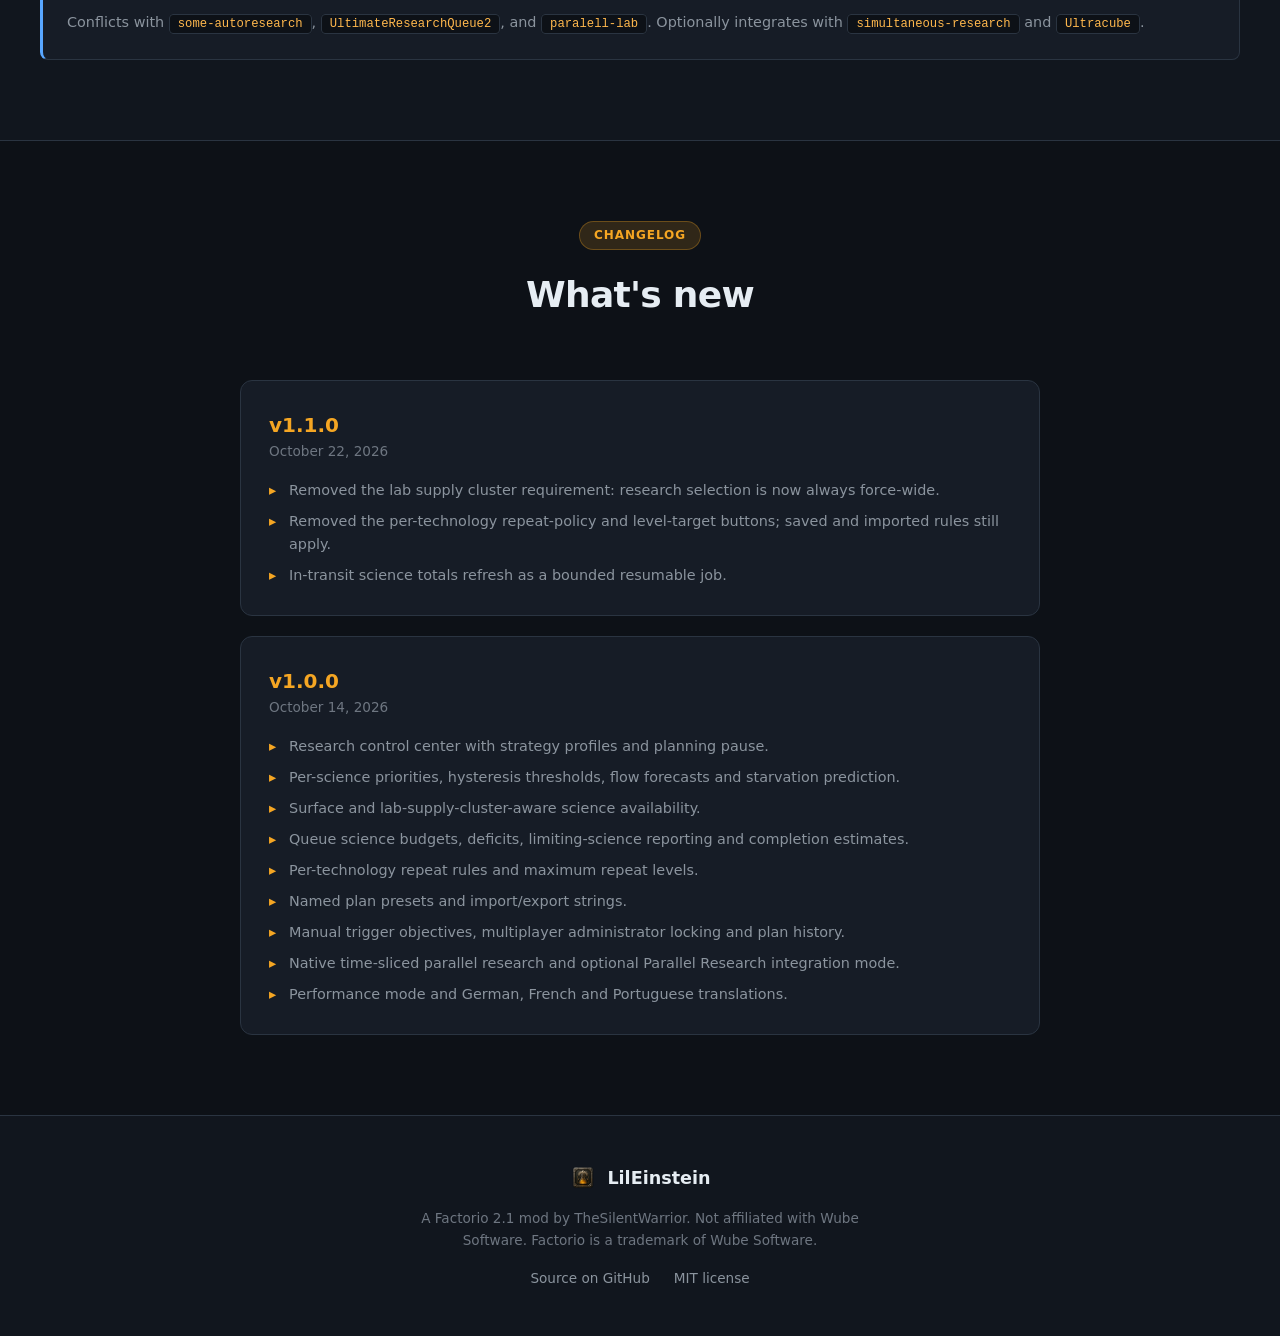
==== commit a34f8c8c: "Release 1.1.0 Second portal release.  - Set info.json to 1.1.0 with a matching changelog entry and w" ====
--- a/website/index.html
+++ b/website/index.html
@@ -290,6 +290,15 @@
     </div>
     <div class="changelog">
       <div class="changelog-entry">
+        <div class="changelog-version">v1.1.0</div>
+        <div class="changelog-date">October 22, 2026</div>
+        <ul class="changelog-list">
+          <li>Removed the lab supply cluster requirement: research selection is now always force-wide.</li>
+          <li>Removed the per-technology repeat-policy and level-target buttons; saved and imported rules still apply.</li>
+          <li>In-transit science totals refresh as a bounded resumable job.</li>
+        </ul>
+      </div>
+      <div class="changelog-entry">
         <div class="changelog-version">v1.0.0</div>
         <div class="changelog-date">October 14, 2026</div>
         <ul class="changelog-list">
